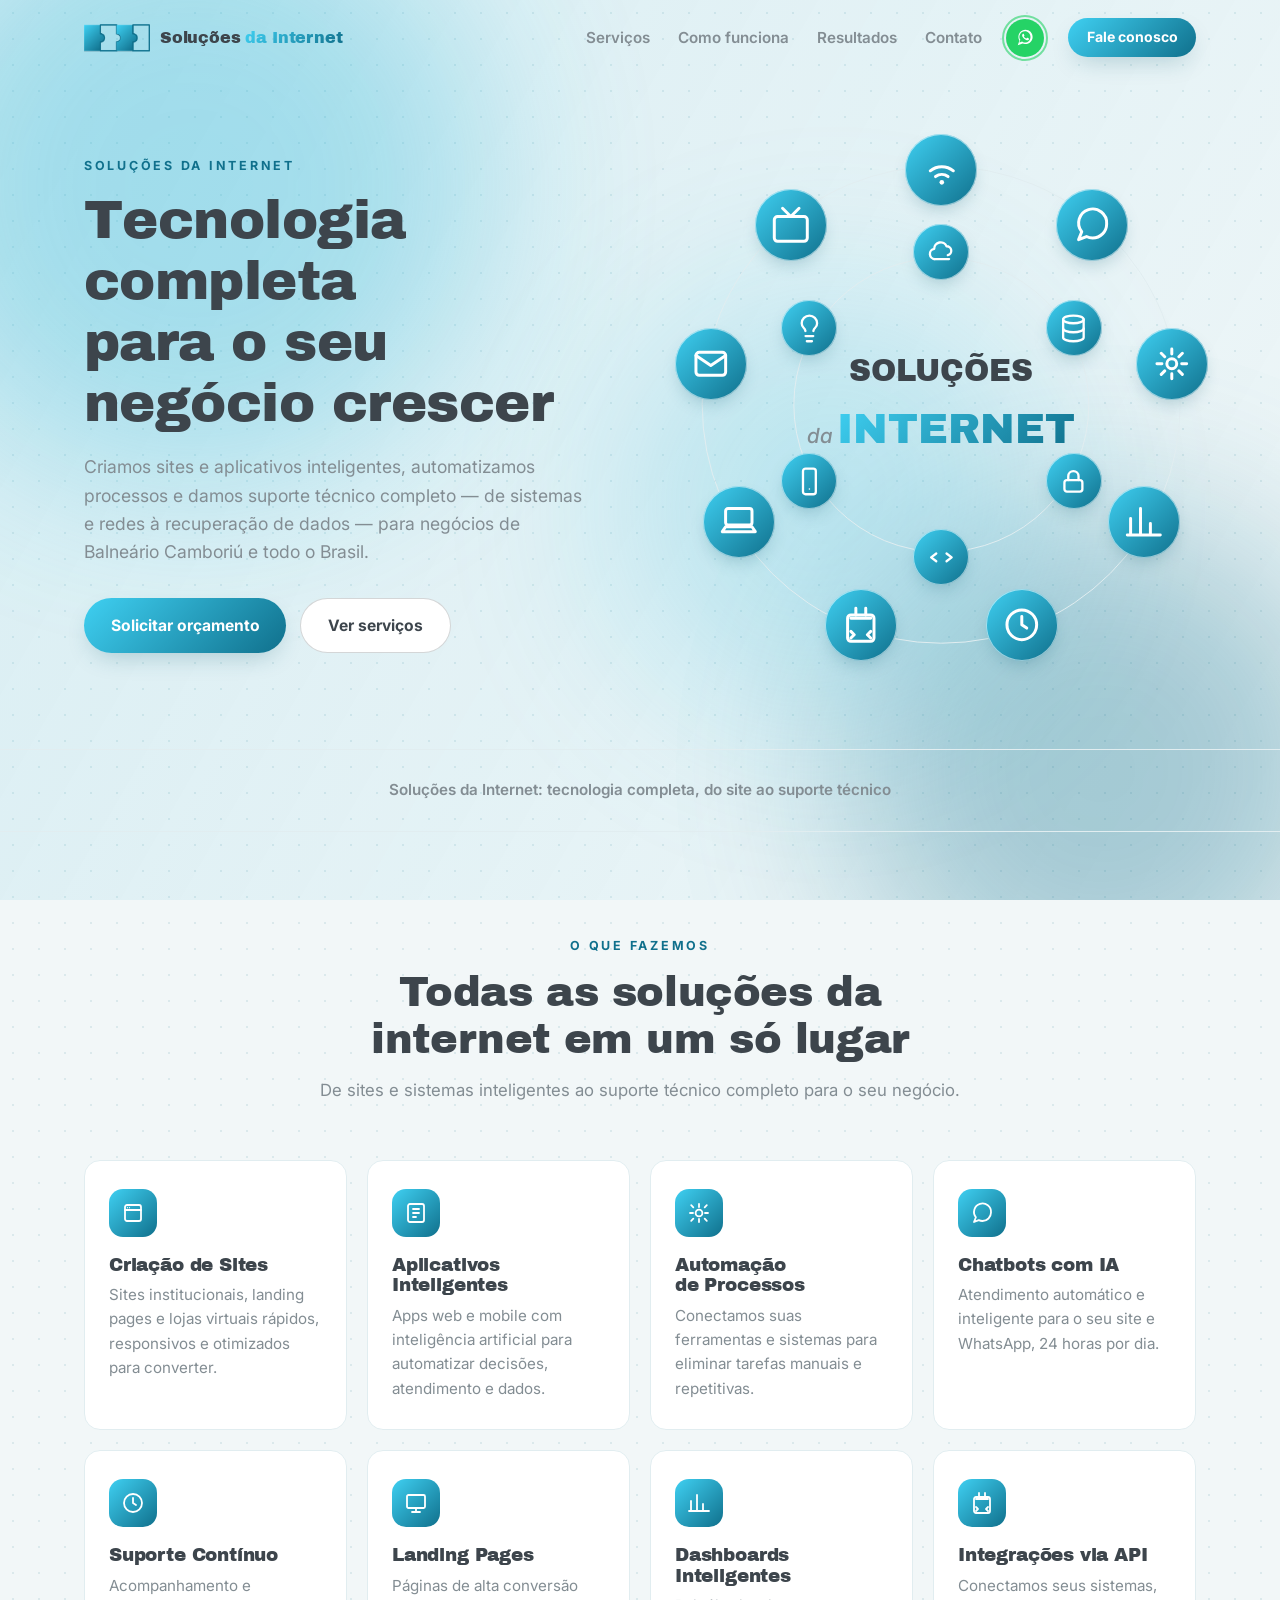
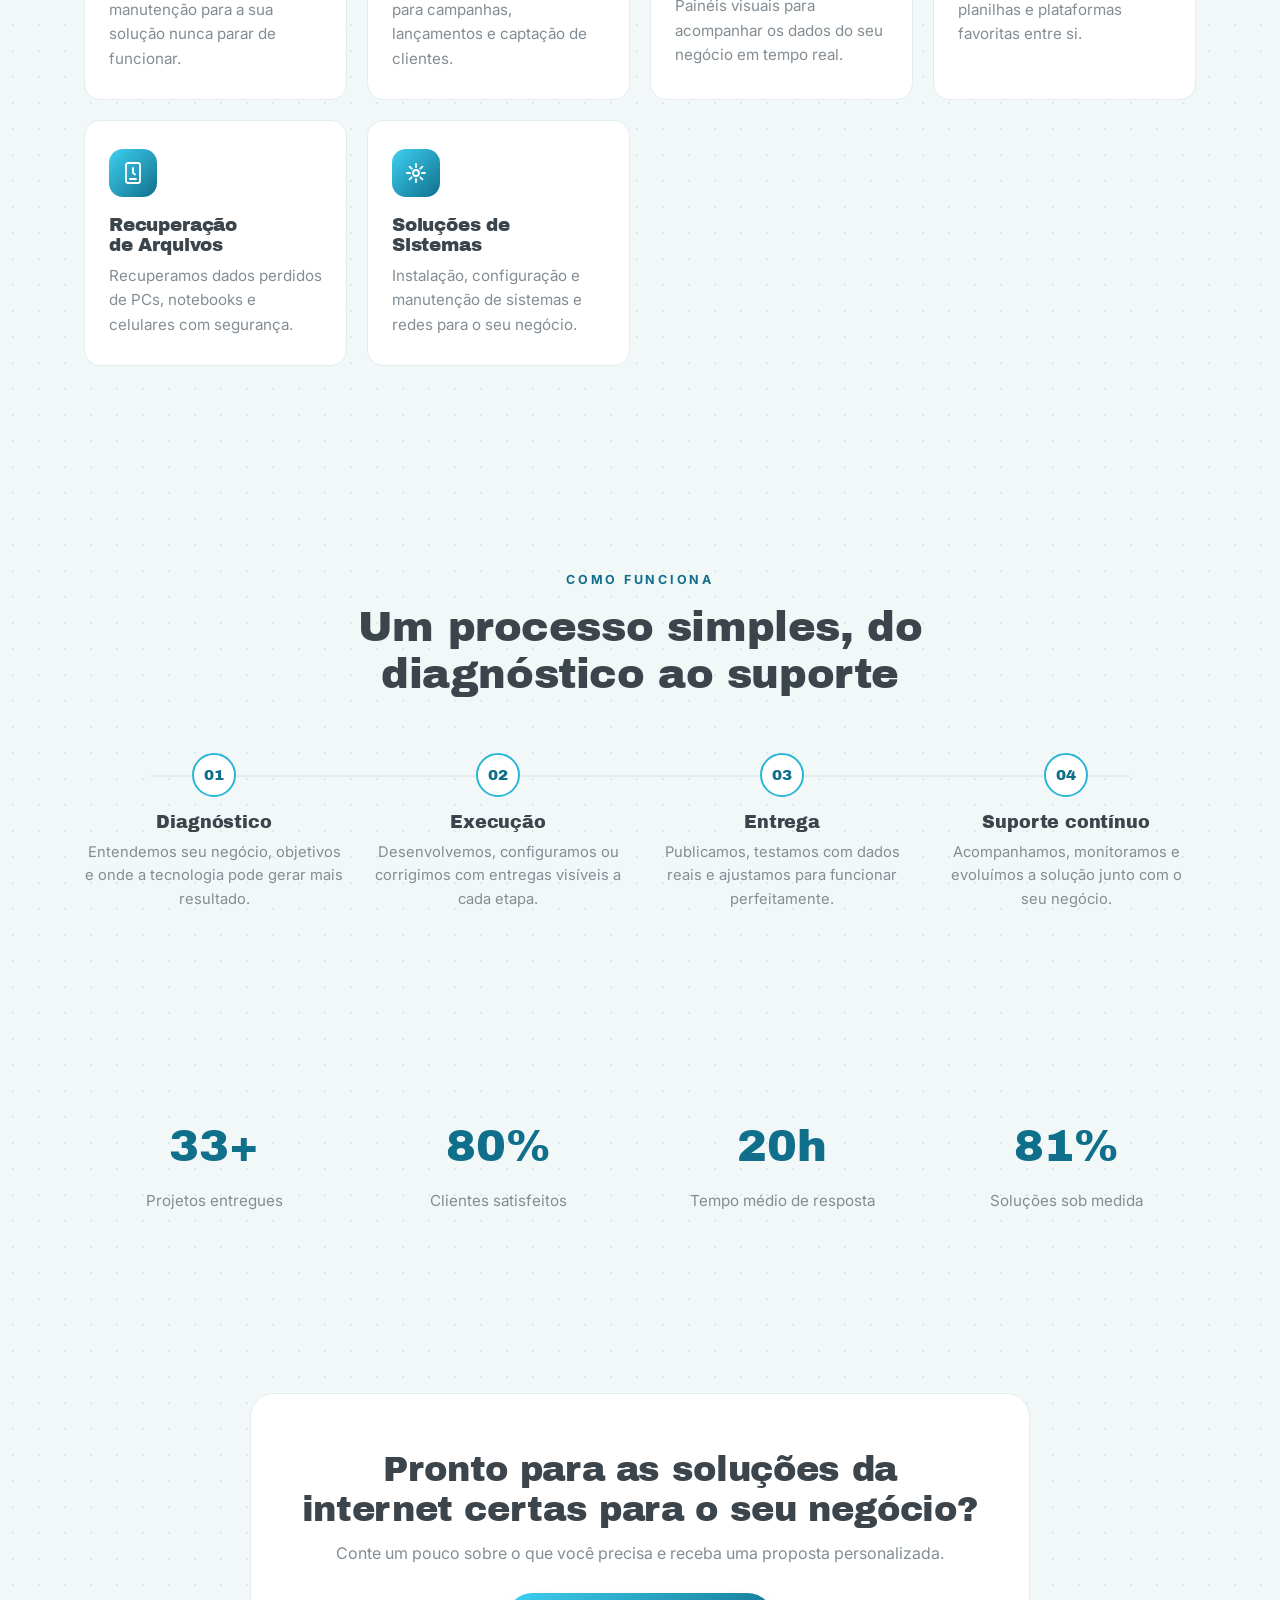
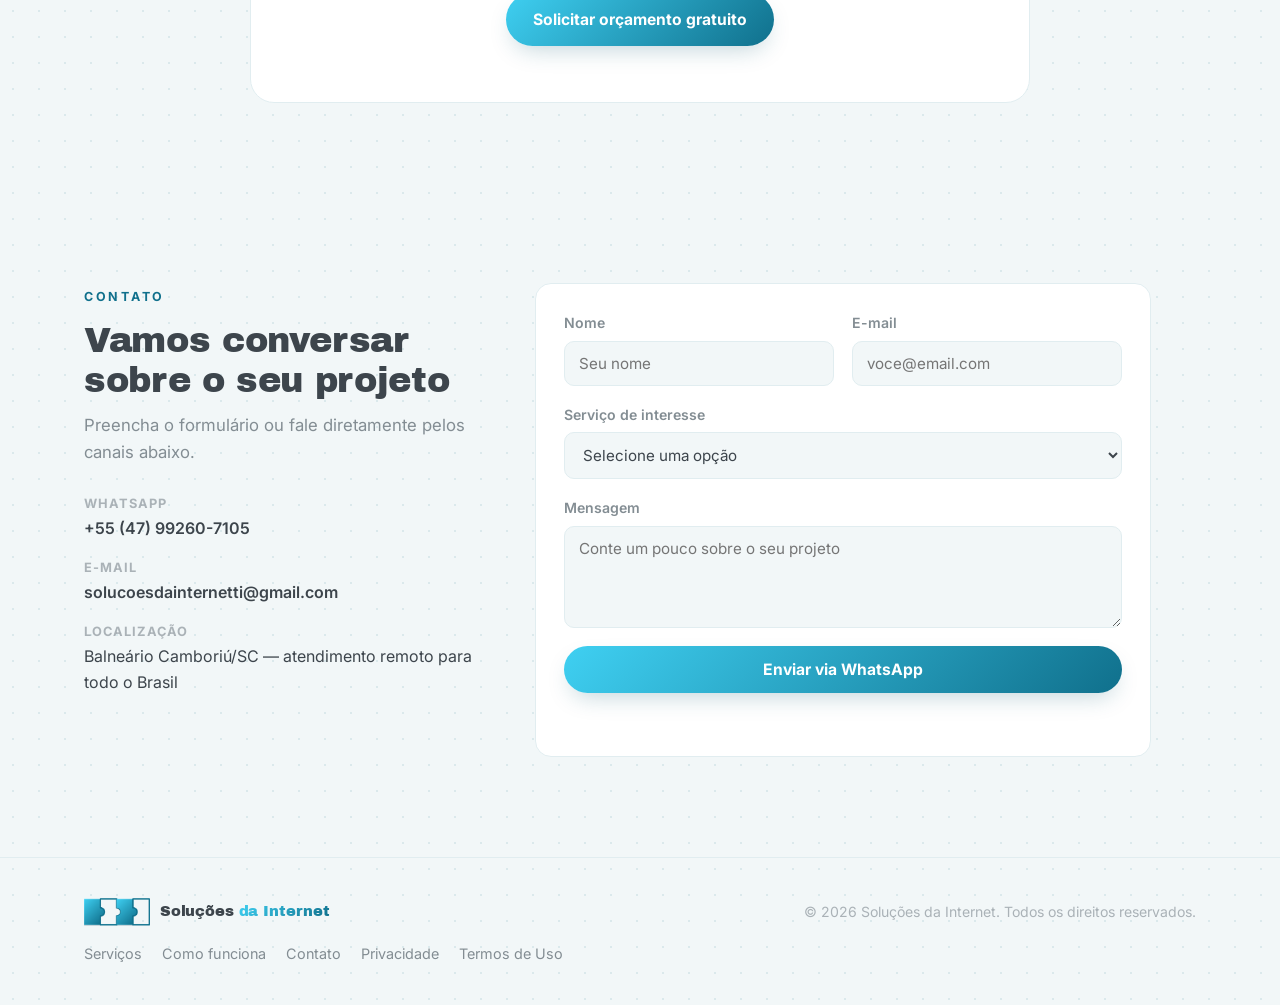
==== index.html @ 04439349 "Adiciona dados estruturados e ajustes de SEO técnico - JSON-LD com LocalBusiness/ProfessionalService" ====
<!DOCTYPE html>
<html lang="pt-BR">
<head>
<meta charset="UTF-8">
<meta name="viewport" content="width=device-width, initial-scale=1.0">
<title>Soluções da Internet — Sites e Suporte Técnico em Balneário Camboriú/SC</title>
<meta name="description" content="A Soluções da Internet cria sites, aplicativos inteligentes e automações, e cuida de sistemas, redes e recuperação de dados para negócios de Balneário Camboriú e todo o Brasil.">
<meta property="og:title" content="Soluções da Internet — Sites e Suporte Técnico em Balneário Camboriú/SC">
<meta property="og:description" content="Sites, aplicativos inteligentes, automações e suporte técnico completo para empresas de Balneário Camboriú e todo o Brasil.">
<meta property="og:image" content="https://solucoesdainternet.com.br/assets/img/logo-icon-512.png">
<meta property="og:url" content="https://solucoesdainternet.com.br/">
<meta property="og:type" content="website">
<link rel="canonical" href="https://solucoesdainternet.com.br/">
<meta name="google-site-verification" content="AaQPvkmTvFNg_Wq2d6mFq0FGeAhd8gLh1pBz977XADI">
<link rel="icon" href="assets/img/logo-icon-512.png" type="image/png">
<link rel="apple-touch-icon" href="assets/img/apple-touch-icon.png">
<link rel="preconnect" href="https://fonts.googleapis.com">
<link rel="preconnect" href="https://fonts.gstatic.com" crossorigin>
<link href="https://fonts.googleapis.com/css2?family=Archivo+Black&family=Inter:wght@400;500;600;700&display=swap" rel="stylesheet">
<link rel="stylesheet" href="assets/css/style.css?v=1789057368">
<meta name="robots" content="index, follow, max-snippet:-1, max-image-preview:large">
<meta name="author" content="Soluções da Internet">
<meta name="theme-color" content="#0f1720">
<meta property="og:locale" content="pt_BR">
<meta property="og:site_name" content="Soluções da Internet">
<meta property="og:image:alt" content="Logo da Soluções da Internet">
<meta name="twitter:card" content="summary_large_image">
<meta name="twitter:title" content="Soluções da Internet — Sites e Suporte Técnico em Balneário Camboriú/SC">
<meta name="twitter:description" content="Sites, aplicativos inteligentes, automações e suporte técnico completo para empresas de Balneário Camboriú e todo o Brasil.">
<meta name="twitter:image" content="https://solucoesdainternet.com.br/assets/img/logo-icon-512.png">
<script type="application/ld+json">
{
  "@context": "https://schema.org",
  "@graph": [
    {
      "@type": ["ProfessionalService", "LocalBusiness"],
      "@id": "https://solucoesdainternet.com.br/#business",
      "name": "Soluções da Internet",
      "url": "https://solucoesdainternet.com.br/",
      "image": "https://solucoesdainternet.com.br/assets/img/logo-icon-512.png",
      "logo": "https://solucoesdainternet.com.br/assets/img/logo-icon-512.png",
      "description": "Criação de sites, aplicativos inteligentes, automação de processos, chatbots com IA e suporte técnico — sistemas, redes e recuperação de dados — para negócios de Balneário Camboriú e todo o Brasil.",
      "telephone": "+55-47-99260-7105",
      "email": "solucoesdainternetti@gmail.com",
      "priceRange": "$$",
      "currenciesAccepted": "BRL",
      "address": {
        "@type": "PostalAddress",
        "addressLocality": "Balneário Camboriú",
        "addressRegion": "SC",
        "addressCountry": "BR"
      },
      "geo": {
        "@type": "GeoCoordinates",
        "latitude": -26.9906,
        "longitude": -48.6348
      },
      "areaServed": [
        { "@type": "City", "name": "Balneário Camboriú" },
        { "@type": "City", "name": "Itajaí" },
        { "@type": "City", "name": "Itapema" },
        { "@type": "City", "name": "Camboriú" },
        { "@type": "State", "name": "Santa Catarina" },
        { "@type": "Country", "name": "Brasil" }
      ],
      "openingHoursSpecification": [
        {
          "@type": "OpeningHoursSpecification",
          "dayOfWeek": ["Monday", "Tuesday", "Wednesday", "Thursday", "Friday"],
          "opens": "08:00",
          "closes": "18:00"
        }
      ],
      "contactPoint": {
        "@type": "ContactPoint",
        "contactType": "customer service",
        "telephone": "+55-47-99260-7105",
        "email": "solucoesdainternetti@gmail.com",
        "availableLanguage": ["Portuguese"]
      },
      "hasOfferCatalog": {
        "@type": "OfferCatalog",
        "name": "Serviços",
        "itemListElement": [
          { "@type": "Offer", "itemOffered": { "@type": "Service", "name": "Criação de Sites", "description": "Sites institucionais e landing pages rápidos, responsivos e otimizados para o Google." } },
          { "@type": "Offer", "itemOffered": { "@type": "Service", "name": "Aplicativos Inteligentes", "description": "Aplicativos web sob medida para o processo do seu negócio." } },
          { "@type": "Offer", "itemOffered": { "@type": "Service", "name": "Automação de Processos", "description": "Automação de tarefas repetitivas e integração entre sistemas." } },
          { "@type": "Offer", "itemOffered": { "@type": "Service", "name": "Chatbots com IA", "description": "Atendimento automatizado com inteligência artificial no WhatsApp e no site." } },
          { "@type": "Offer", "itemOffered": { "@type": "Service", "name": "Suporte Técnico Contínuo", "description": "Manutenção de sistemas, redes e computadores com acompanhamento contínuo." } },
          { "@type": "Offer", "itemOffered": { "@type": "Service", "name": "Recuperação de Arquivos", "description": "Recuperação de dados e arquivos perdidos em HDs, SSDs e cartões de memória." } },
          { "@type": "Offer", "itemOffered": { "@type": "Service", "name": "Dashboards Inteligentes", "description": "Painéis de indicadores para acompanhar os números do negócio em tempo real." } },
          { "@type": "Offer", "itemOffered": { "@type": "Service", "name": "Integrações via API", "description": "Conexão entre sistemas, ERPs e plataformas através de APIs." } }
        ]
      }
    },
    {
      "@type": "WebSite",
      "@id": "https://solucoesdainternet.com.br/#website",
      "url": "https://solucoesdainternet.com.br/",
      "name": "Soluções da Internet",
      "inLanguage": "pt-BR",
      "publisher": { "@id": "https://solucoesdainternet.com.br/#business" }
    },
    {
      "@type": "WebPage",
      "@id": "https://solucoesdainternet.com.br/#webpage",
      "url": "https://solucoesdainternet.com.br/",
      "name": "Soluções da Internet — Sites e Suporte Técnico em Balneário Camboriú/SC",
      "isPartOf": { "@id": "https://solucoesdainternet.com.br/#website" },
      "about": { "@id": "https://solucoesdainternet.com.br/#business" },
      "inLanguage": "pt-BR"
    }
  ]
}
</script>
</head>
<body>

<div class="bg-aurora" aria-hidden="true">
  <span class="aurora a1"></span>
  <span class="aurora a2"></span>
  <span class="aurora a3"></span>
</div>

<header class="site-header" id="siteHeader">
  <div class="container header-inner">
    <a href="#top" class="brand" aria-label="Soluções da Internet">
      <span class="brand-icon-wrap">
        <img src="assets/img/logo-icon.png" alt="" class="brand-icon">
      </span>
      <span class="brand-word">Soluções <em class="accent">da Internet</em></span>
    </a>

    <nav class="main-nav" id="mainNav">
      <a href="#servicos">Serviços</a>
      <a href="#processo">Como funciona</a>
      <a href="#numeros">Resultados</a>
      <a href="#contato">Contato</a>
    </nav>

    <div class="header-actions" aria-label="Ações rápidas">
      <a href="https://wa.me/5547992607105" target="_blank" rel="noopener" class="whatsapp-float" aria-label="Falar no WhatsApp">
        <span class="whatsapp-pulse" aria-hidden="true"></span>
        <svg viewBox="0 0 32 32" fill="currentColor" aria-hidden="true">
          <path d="M16.02 3C9.4 3 4.02 8.37 4.02 15c0 2.23.6 4.35 1.75 6.22L3 29l7.98-2.7A11.9 11.9 0 0 0 16.02 27C22.63 27 28 21.63 28 15S22.63 3 16.02 3Zm0 21.6c-1.86 0-3.66-.5-5.23-1.44l-.37-.22-4.7 1.59 1.6-4.58-.24-.38A9.53 9.53 0 0 1 5.62 15c0-5.2 4.2-9.4 9.4-9.4S24.4 9.8 24.4 15s-4.2 9.6-9.38 9.6Zm5.15-7.2c-.28-.14-1.66-.82-1.92-.91-.26-.1-.44-.14-.63.14-.19.28-.72.91-.88 1.1-.16.19-.32.21-.6.07-.28-.14-1.17-.43-2.24-1.38-.83-.74-1.38-1.65-1.55-1.93-.16-.28-.02-.43.12-.57.13-.13.28-.33.42-.5.14-.16.19-.28.28-.47.09-.19.05-.35-.02-.5-.07-.14-.63-1.52-.87-2.08-.23-.55-.46-.48-.63-.49h-.54c-.19 0-.5.07-.76.35-.26.28-1 .98-1 2.38 0 1.4 1.02 2.76 1.16 2.95.14.19 2.01 3.07 4.87 4.3.68.29 1.21.47 1.63.6.68.22 1.3.19 1.79.11.55-.08 1.66-.68 1.89-1.33.24-.66.24-1.22.16-1.34-.07-.12-.26-.19-.54-.33Z"/>
        </svg>
      </a>
    </div>

    <a href="#contato" class="btn btn-primary btn-small nav-cta">Fale conosco</a>

    <button class="menu-toggle" id="menuToggle" aria-label="Abrir menu" aria-expanded="false">
      <span></span><span></span><span></span>
    </button>
  </div>
</header>

<main id="top">

  <!-- HERO -->
  <section class="hero">
    <div class="container hero-inner">
      <div class="hero-copy">
        <p class="eyebrow reveal">Soluções da Internet</p>
        <h1 id="heroHeadline">Tecnologia completa para o seu negócio crescer</h1>
        <p class="hero-sub reveal" style="--delay: 0.16s">
          Criamos sites e aplicativos inteligentes, automatizamos processos e damos suporte técnico
          completo — de sistemas e redes à recuperação de dados — para negócios de Balneário Camboriú
          e todo o Brasil.
        </p>
        <div class="hero-actions reveal" style="--delay: 0.24s">
          <a href="#contato" class="btn btn-primary">Solicitar orçamento</a>
          <a href="#servicos" class="btn btn-ghost">Ver serviços</a>
        </div>
      </div>

      <div class="hero-visual reveal" style="--delay: 0.2s" aria-hidden="true">
        <div class="hero-orbit-guide outer"></div>
        <div class="hero-orbit-guide inner"></div>
        <div class="hero-center">
          <div class="l1">SOLUÇÕES</div>
          <div class="l2"><span class="da">da</span><span class="accent">INTERNET</span></div>
        </div>
        <div class="hero-ring outer" id="heroRingOuter"></div>
        <div class="hero-ring inner" id="heroRingInner"></div>
      </div>
    </div>
  </section>

  <!-- TRUST STRIP -->
  <section class="trust-strip">
    <div class="container trust-inner reveal">
      <span>Soluções da Internet: tecnologia completa, do site ao suporte técnico</span>
    </div>
  </section>

  <!-- SERVICES -->
  <section id="servicos" class="section services">
    <div class="container">
      <div class="section-head reveal">
        <p class="eyebrow">O que fazemos</p>
        <h2>Todas as soluções da internet em um só lugar</h2>
        <p class="section-sub">De sites e sistemas inteligentes ao suporte técnico completo para o seu negócio.</p>
      </div>

      <div class="service-grid">
        <article class="service-card reveal" style="--delay: 0.02s">
          <div class="service-icon"><svg viewBox="0 0 24 24"><path d="M4 6a2 2 0 0 1 2-2h12a2 2 0 0 1 2 2v12a2 2 0 0 1-2 2H6a2 2 0 0 1-2-2V6Z"/><path d="M4 9h16"/><circle cx="6.5" cy="6.7" r="0.6" fill="#fff" stroke="none"/><circle cx="8.5" cy="6.7" r="0.6" fill="#fff" stroke="none"/></svg></div>
          <h3>Criação de Sites</h3>
          <p>Sites institucionais, landing pages e lojas virtuais rápidos, responsivos e otimizados para converter.</p>
        </article>

        <article class="service-card reveal" style="--delay: 0.06s">
          <div class="service-icon"><svg viewBox="0 0 24 24"><rect x="4" y="3" width="16" height="18" rx="2"/><path d="M9 8h6M9 12h6M9 16h3" stroke-linecap="round"/></svg></div>
          <h3>Aplicativos Inteligentes</h3>
          <p>Apps web e mobile com inteligência artificial para automatizar decisões, atendimento e dados.</p>
        </article>

        <article class="service-card reveal" style="--delay: 0.1s">
          <div class="service-icon"><svg viewBox="0 0 24 24"><path d="M12 3v3M12 18v3M4.2 4.2l2.1 2.1M17.7 17.7l2.1 2.1M3 12h3M18 12h3M4.2 19.8l2.1-2.1M17.7 6.3l2.1-2.1" stroke-linecap="round"/><circle cx="12" cy="12" r="3.4"/></svg></div>
          <h3>Automação de Processos</h3>
          <p>Conectamos suas ferramentas e sistemas para eliminar tarefas manuais e repetitivas.</p>
        </article>

        <article class="service-card reveal" style="--delay: 0.14s">
          <div class="service-icon"><svg viewBox="0 0 24 24"><path d="M21 11.5a8.5 8.5 0 0 1-8.5 8.5c-1.35 0-2.61-.32-3.73-.9L4 21l1.9-4.77A8.5 8.5 0 1 1 21 11.5Z" stroke-linecap="round" stroke-linejoin="round"/></svg></div>
          <h3>Chatbots com IA</h3>
          <p>Atendimento automático e inteligente para o seu site e WhatsApp, 24 horas por dia.</p>
        </article>

        <article class="service-card reveal" style="--delay: 0.18s">
          <div class="service-icon"><svg viewBox="0 0 24 24"><circle cx="12" cy="12" r="9"/><path d="M12 7v5l3 2"/></svg></div>
          <h3>Suporte Contínuo</h3>
          <p>Acompanhamento e manutenção para a sua solução nunca parar de funcionar.</p>
        </article>

        <article class="service-card reveal" style="--delay: 0.22s">
          <div class="service-icon"><svg viewBox="0 0 24 24"><rect x="3" y="4" width="18" height="13" rx="1.5"/><path d="M8 21h8M12 17v4"/></svg></div>
          <h3>Landing Pages</h3>
          <p>Páginas de alta conversão para campanhas, lançamentos e captação de clientes.</p>
        </article>

        <article class="service-card reveal" style="--delay: 0.26s">
          <div class="service-icon"><svg viewBox="0 0 24 24"><path d="M4 20V10M10 20V4M16 20v-7M22 20H2" stroke-linecap="round" stroke-linejoin="round"/></svg></div>
          <h3>Dashboards Inteligentes</h3>
          <p>Painéis visuais para acompanhar os dados do seu negócio em tempo real.</p>
        </article>

        <article class="service-card reveal" style="--delay: 0.3s">
          <div class="service-icon"><svg viewBox="0 0 24 24"><path d="M9 2v4M15 2v4M6 8h12M6 16l2 2-2 2M18 16l-2 2 2 2" stroke-linecap="round" stroke-linejoin="round"/><rect x="4" y="6" width="16" height="16" rx="2"/></svg></div>
          <h3>Integrações via API</h3>
          <p>Conectamos seus sistemas, planilhas e plataformas favoritas entre si.</p>
        </article>

        <article class="service-card reveal" style="--delay: 0.34s">
          <div class="service-icon"><svg viewBox="0 0 24 24"><rect x="5" y="2" width="14" height="20" rx="2"/><path d="M9 18h6"/><path d="M12 7v5l2 1.5"/></svg></div>
          <h3>Recuperação de Arquivos</h3>
          <p>Recuperamos dados perdidos de PCs, notebooks e celulares com segurança.</p>
        </article>

        <article class="service-card reveal" style="--delay: 0.38s">
          <div class="service-icon"><svg viewBox="0 0 24 24"><circle cx="12" cy="12" r="3"/><path d="M12 3v3M12 18v3M3 12h3M18 12h3M5.6 5.6l2.1 2.1M16.3 16.3l2.1 2.1M18.4 5.6l-2.1 2.1M7.7 16.3l-2.1 2.1" stroke-linecap="round"/></svg></div>
          <h3>Soluções de Sistemas</h3>
          <p>Instalação, configuração e manutenção de sistemas e redes para o seu negócio.</p>
        </article>
      </div>
    </div>
  </section>

  <!-- PROCESS -->
  <section id="processo" class="section process">
    <div class="container">
      <div class="section-head reveal">
        <p class="eyebrow">Como funciona</p>
        <h2>Um processo simples, do diagnóstico ao suporte</h2>
      </div>

      <div class="process-track">
        <div class="process-line" aria-hidden="true"></div>

        <div class="process-step reveal" style="--delay: 0.05s">
          <div class="step-num">01</div>
          <h3>Diagnóstico</h3>
          <p>Entendemos seu negócio, objetivos e onde a tecnologia pode gerar mais resultado.</p>
        </div>

        <div class="process-step reveal" style="--delay: 0.15s">
          <div class="step-num">02</div>
          <h3>Execução</h3>
          <p>Desenvolvemos, configuramos ou corrigimos com entregas visíveis a cada etapa.</p>
        </div>

        <div class="process-step reveal" style="--delay: 0.25s">
          <div class="step-num">03</div>
          <h3>Entrega</h3>
          <p>Publicamos, testamos com dados reais e ajustamos para funcionar perfeitamente.</p>
        </div>

        <div class="process-step reveal" style="--delay: 0.35s">
          <div class="step-num">04</div>
          <h3>Suporte contínuo</h3>
          <p>Acompanhamos, monitoramos e evoluímos a solução junto com o seu negócio.</p>
        </div>
      </div>
    </div>
  </section>

  <!-- STATS -->
  <section id="numeros" class="section stats">
    <div class="container stats-grid">
      <div class="stat reveal">
        <span class="stat-num" data-target="40">0</span><span class="stat-suffix">+</span>
        <p>Projetos entregues</p>
      </div>
      <div class="stat reveal" style="--delay: 0.1s">
        <span class="stat-num" data-target="98">0</span><span class="stat-suffix">%</span>
        <p>Clientes satisfeitos</p>
      </div>
      <div class="stat reveal" style="--delay: 0.2s">
        <span class="stat-num" data-target="24">0</span><span class="stat-suffix">h</span>
        <p>Tempo médio de resposta</p>
      </div>
      <div class="stat reveal" style="--delay: 0.3s">
        <span class="stat-num" data-target="100">0</span><span class="stat-suffix">%</span>
        <p>Soluções sob medida</p>
      </div>
    </div>
  </section>

  <!-- CTA -->
  <section class="section cta-band">
    <div class="container cta-inner reveal">
      <h2>Pronto para as soluções da internet certas para o seu negócio?</h2>
      <p>Conte um pouco sobre o que você precisa e receba uma proposta personalizada.</p>
      <a href="#contato" class="btn btn-primary">Solicitar orçamento gratuito</a>
    </div>
  </section>

  <!-- CONTACT -->
  <section id="contato" class="section contact">
    <div class="container contact-grid">
      <div class="contact-info reveal">
        <p class="eyebrow">Contato</p>
        <h2>Vamos conversar sobre o seu projeto</h2>
        <p class="section-sub">Preencha o formulário ou fale diretamente pelos canais abaixo.</p>

        <ul class="contact-list">
          <li>
            <span class="contact-label">WhatsApp</span>
            <a href="https://wa.me/5547992607105" target="_blank" rel="noopener">+55 (47) 99260-7105</a>
          </li>
          <li>
            <span class="contact-label">E-mail</span>
            <a href="mailto:solucoesdainternetti@gmail.com">solucoesdainternetti@gmail.com</a>
          </li>
          <li>
            <span class="contact-label">Localização</span>
            <span>Balneário Camboriú/SC — atendimento remoto para todo o Brasil</span>
          </li>
        </ul>
      </div>

      <form class="contact-form reveal" style="--delay: 0.1s" id="contactForm">
        <div class="form-row">
          <label>
            <span>Nome</span>
            <input type="text" name="nome" required placeholder="Seu nome">
          </label>
          <label>
            <span>E-mail</span>
            <input type="email" name="email" required placeholder="voce@email.com">
          </label>
        </div>
        <label>
          <span>Serviço de interesse</span>
          <select name="servico" required>
            <option value="">Selecione uma opção</option>
            <option value="Criação de Sites">Criação de Sites</option>
            <option value="Aplicativos Inteligentes">Aplicativos Inteligentes</option>
            <option value="Automação de Processos">Automação de Processos</option>
            <option value="Suporte técnico / Recuperação de dados">Suporte técnico / Recuperação de dados</option>
            <option value="Ainda não sei / quero orientação">Ainda não sei / quero orientação</option>
          </select>
        </label>
        <label>
          <span>Mensagem</span>
          <textarea name="mensagem" rows="4" required placeholder="Conte um pouco sobre o seu projeto"></textarea>
        </label>
        <button type="submit" class="btn btn-primary btn-full" id="submitBtn">
          <span class="btn-text">Enviar via WhatsApp</span>
        </button>
        <p class="form-note" id="formNote" aria-live="polite"></p>
      </form>
    </div>
  </section>

</main>

<footer class="site-footer">
  <div class="container footer-inner">
    <a href="#top" class="brand">
      <img src="assets/img/logo-icon.png" alt="" class="brand-icon">
      <span class="brand-word">Soluções <em class="accent">da Internet</em></span>
    </a>
    <p>© <span id="year"></span> Soluções da Internet. Todos os direitos reservados.</p>
    <div class="footer-links">
      <a href="#servicos">Serviços</a>
      <a href="#processo">Como funciona</a>
      <a href="#contato">Contato</a>
      <a href="privacidade.html">Privacidade</a>
      <a href="termos.html">Termos de Uso</a>
    </div>
  </div>
</footer>

<script src="assets/js/script.js?v=1789057368"></script>
</body>
</html>
---- assets/css/style.css ----
/* ---------- Reset & base ---------- */
* { box-sizing: border-box; margin: 0; padding: 0; }

:root {
  --bg: #f2f7f8;
  --bg-dot: #dbe9ec;
  --surface: #ffffff;
  --surface-border: #e1edf0;
  --ink: #3d454c;
  --ink-soft: #838d93;
  --ink-faint: #aab2b7;

  --teal: #29b6d8;
  --teal-deep: #10708c;
  --teal-grad: linear-gradient(135deg, #3fd0f2, #10708c);
  --glow: rgba(41, 182, 216, 0.16);
  --badge-shadow: rgba(16, 90, 112, 0.28);
  --badge-edge: rgba(255, 255, 255, 0.55);

  --radius-sm: 10px;
  --radius: 16px;
  --radius-lg: 24px;

  --font-display: 'Archivo Black', 'Arial Black', sans-serif;
  --font-body: 'Inter', sans-serif;

  --container: 1160px;
  --ease: cubic-bezier(0.16, 1, 0.3, 1);
}

@media (prefers-color-scheme: dark) {
  :root:not([data-theme="light"]) {
    --bg: #0d1518;
    --bg-dot: #172226;
    --surface: #121b1e;
    --surface-border: #1e2b30;
    --ink: #e9eff1;
    --ink-soft: #8a9aa0;
    --ink-faint: #5b666b;
    --teal: #3fd0f2;
    --teal-deep: #157e9b;
    --glow: rgba(63, 208, 242, 0.14);
    --badge-shadow: rgba(0, 0, 0, 0.55);
    --badge-edge: rgba(255, 255, 255, 0.18);
  }
}
:root[data-theme="dark"] {
  --bg: #0d1518;
  --bg-dot: #172226;
  --surface: #121b1e;
  --surface-border: #1e2b30;
  --ink: #e9eff1;
  --ink-soft: #8a9aa0;
  --ink-faint: #5b666b;
  --teal: #3fd0f2;
  --teal-deep: #157e9b;
  --glow: rgba(63, 208, 242, 0.14);
  --badge-shadow: rgba(0, 0, 0, 0.55);
  --badge-edge: rgba(255, 255, 255, 0.18);
}

html { scroll-behavior: smooth; }

body {
  background:
    radial-gradient(var(--bg-dot) 1.2px, transparent 1.2px) 0 0/26px 26px,
    var(--bg);
  color: var(--ink);
  font-family: var(--font-body);
  line-height: 1.6;
  -webkit-font-smoothing: antialiased;
  overflow-x: hidden;
}

.bg-aurora {
  position: fixed;
  inset: 0;
  z-index: -1;
  overflow: hidden;
  animation: aurora-hue 90s ease-in-out infinite;
}
.bg-aurora::before {
  content: "";
  position: absolute;
  inset: -25%;
  background: linear-gradient(120deg,
    var(--teal) 0%,
    transparent 30%,
    var(--teal-deep) 55%,
    transparent 80%,
    var(--teal) 100%);
  background-size: 300% 300%;
  opacity: 0.16;
  animation: gradient-flow 55s ease-in-out infinite;
}
@keyframes gradient-flow {
  0% { background-position: 0% 40%; }
  50% { background-position: 100% 60%; }
  100% { background-position: 0% 40%; }
}
.aurora {
  position: absolute;
  border-radius: 50%;
  filter: blur(90px);
  opacity: 0.32;
}
.aurora.a1 {
  width: 46vw; height: 46vw; max-width: 620px; max-height: 620px;
  background: var(--teal);
  top: -12%; left: -8%;
  animation: aurora-drift-1 60s ease-in-out infinite;
}
.aurora.a2 {
  width: 40vw; height: 40vw; max-width: 540px; max-height: 540px;
  background: var(--teal-deep);
  bottom: -14%; right: -6%;
  animation: aurora-drift-2 75s ease-in-out infinite;
}
.aurora.a3 {
  width: 34vw; height: 34vw; max-width: 460px; max-height: 460px;
  background: var(--teal);
  top: 32%; right: 18%;
  opacity: 0.22;
  animation: aurora-drift-3 85s ease-in-out infinite;
}
@keyframes aurora-hue {
  0%, 100% { filter: hue-rotate(0deg); }
  50% { filter: hue-rotate(28deg); }
}
@keyframes aurora-drift-1 {
  0%, 100% { transform: translate(0, 0) scale(1); }
  50% { transform: translate(6vw, 8vh) scale(1.12); }
}
@keyframes aurora-drift-2 {
  0%, 100% { transform: translate(0, 0) scale(1); }
  50% { transform: translate(-7vw, -6vh) scale(1.08); }
}
@keyframes aurora-drift-3 {
  0%, 100% { transform: translate(0, 0) scale(1); }
  50% { transform: translate(-5vw, 7vh) scale(0.92); }
}
@media (prefers-reduced-motion: reduce) {
  .bg-aurora, .aurora, .bg-aurora::before { animation: none !important; }
}

img, svg { max-width: 100%; display: block; }
a { color: inherit; text-decoration: none; }
ul { list-style: none; }

h1, h2, h3 {
  font-family: var(--font-display);
  font-weight: 400;
  letter-spacing: -0.01em;
  line-height: 1.12;
  text-wrap: balance;
}

.accent {
  background: var(--teal-grad);
  -webkit-background-clip: text;
  background-clip: text;
  color: transparent;
}

.container {
  width: 100%;
  max-width: var(--container);
  margin: 0 auto;
  padding: 0 24px;
}

.section { padding: 100px 0; position: relative; }

.eyebrow {
  display: inline-block;
  font-family: var(--font-body);
  font-size: 0.78rem;
  font-weight: 700;
  letter-spacing: 0.22em;
  text-transform: uppercase;
  color: var(--teal-deep);
  margin-bottom: 14px;
}
@media (prefers-color-scheme: dark) { :root:not([data-theme="light"]) .eyebrow { color: var(--teal); } }
:root[data-theme="dark"] .eyebrow { color: var(--teal); }

.section-head { max-width: 640px; margin: 0 auto 56px; text-align: center; }
.section-head h2 { font-size: clamp(1.8rem, 3.6vw, 2.6rem); margin-bottom: 14px; }
.section-sub { color: var(--ink-soft); font-size: 1.05rem; }

/* ---------- Buttons ---------- */
.btn {
  display: inline-flex;
  align-items: center;
  justify-content: center;
  gap: 8px;
  padding: 0.9em 1.7em;
  border-radius: 999px;
  font-weight: 700;
  font-size: 0.98rem;
  font-family: var(--font-body);
  border: none;
  cursor: pointer;
  transition: transform 0.25s var(--ease), box-shadow 0.25s var(--ease);
}
.btn-primary {
  background: var(--teal-grad);
  color: #fff;
  box-shadow: 0 10px 24px -8px var(--badge-shadow);
}
.btn-primary:hover { transform: translateY(-2px); box-shadow: 0 14px 30px -8px var(--badge-shadow); }
.btn-ghost {
  background: var(--surface);
  color: var(--ink);
  border: 1.5px solid color-mix(in srgb, var(--ink) 22%, transparent);
}
.btn-ghost:hover { border-color: var(--teal); color: var(--teal-deep); }
.btn-small { padding: 0.6em 1.3em; font-size: 0.88rem; }
.btn-full { width: 100%; }

/* ---------- Header ---------- */
.site-header {
  position: fixed;
  top: 0; left: 0; right: 0;
  z-index: 100;
  padding: 18px 0;
  transition: background 0.3s var(--ease), padding 0.3s var(--ease), box-shadow 0.3s var(--ease);
}
.site-header.scrolled {
  padding: 12px 0;
  background: color-mix(in srgb, var(--bg) 88%, transparent);
  backdrop-filter: blur(10px);
  box-shadow: 0 1px 0 var(--surface-border);
}
.header-inner {
  display: flex;
  align-items: center;
  gap: 24px;
}

.brand {
  display: inline-flex;
  align-items: center;
  gap: 10px;
  margin-right: auto;
}
.brand-icon { height: 28px; width: auto; flex: none; }
.brand-icon-wrap { position: relative; display: inline-block; line-height: 0; flex: none; }
.brand-icon-wrap::after {
  content: "";
  position: absolute;
  inset: 0;
  background: linear-gradient(100deg, transparent 47%, rgba(255,255,255,0.9) 50%, transparent 53%);
  background-size: 300% 100%;
  background-repeat: no-repeat;
  -webkit-mask-image: url("../img/logo-icon.png");
  mask-image: url("../img/logo-icon.png");
  -webkit-mask-size: contain;
  mask-size: contain;
  -webkit-mask-repeat: no-repeat;
  mask-repeat: no-repeat;
  -webkit-mask-position: center;
  mask-position: center;
  animation: brandShine 8s linear infinite;
  pointer-events: none;
}
@keyframes brandShine {
  0% { background-position: 120% 0; }
  100% { background-position: -20% 0; }
}
.brand-word {
  font-family: var(--font-display);
  font-size: 1rem;
  letter-spacing: -0.01em;
  color: var(--ink);
  white-space: nowrap;
}
.brand-word em { font-style: normal; }

.main-nav { display: flex; align-items: center; gap: 28px; }
.main-nav a {
  font-size: 0.95rem;
  font-weight: 600;
  color: var(--ink-soft);
  transition: color 0.2s;
}
.main-nav a:hover { color: var(--teal-deep); }

.header-actions { display: flex; align-items: center; gap: 12px; }

.whatsapp-float {
  display: inline-flex;
  align-items: center;
  justify-content: center;
  width: 38px; height: 38px;
  border-radius: 50%;
  background: #25D366;
  color: #fff;
  position: relative;
}
.whatsapp-float svg { width: 19px; height: 19px; }
.whatsapp-pulse {
  position: absolute;
  inset: -4px;
  border-radius: 50%;
  border: 2px solid #25D366;
  opacity: 0.6;
  animation: wa-pulse 2.2s ease-out infinite;
}
@keyframes wa-pulse {
  from { transform: scale(0.9); opacity: 0.6; }
  to { transform: scale(1.35); opacity: 0; }
}

.menu-toggle {
  display: none;
  flex-direction: column;
  justify-content: center;
  gap: 5px;
  width: 38px; height: 38px;
  border: none;
  background: transparent;
  cursor: pointer;
}
.menu-toggle span {
  display: block;
  height: 2px;
  background: var(--ink);
  border-radius: 2px;
  transition: transform 0.25s var(--ease), opacity 0.25s var(--ease);
}
.menu-toggle.open span:nth-child(1) { transform: translateY(7px) rotate(45deg); }
.menu-toggle.open span:nth-child(2) { opacity: 0; }
.menu-toggle.open span:nth-child(3) { transform: translateY(-7px) rotate(-45deg); }

@media (max-width: 860px) {
  .header-inner { gap: 10px; }
  .brand-word { font-size: 0.85rem; }
  .header-actions { gap: 8px; }
  .main-nav {
    position: fixed;
    top: 68px; left: 16px; right: 16px;
    flex-direction: column;
    align-items: flex-start;
    gap: 4px;
    background: var(--surface);
    border: 1px solid var(--surface-border);
    border-radius: var(--radius);
    padding: 12px;
    box-shadow: 0 20px 40px -16px var(--badge-shadow);
    transform: translateY(-12px);
    opacity: 0;
    pointer-events: none;
    transition: transform 0.25s var(--ease), opacity 0.25s var(--ease);
  }
  .main-nav.open { transform: translateY(0); opacity: 1; pointer-events: auto; }
  .main-nav a { padding: 10px 12px; width: 100%; border-radius: 8px; }
  .main-nav a:hover { background: var(--bg); }
  .nav-cta { display: none; }
  .menu-toggle { display: flex; flex: none; }
}

@media (max-width: 480px) {
  .brand-word { font-size: 0.78rem; }
}

/* ---------- Hero ---------- */
.hero {
  position: relative;
  padding: 150px 0 90px;
  overflow: hidden;
}
.hero-inner {
  display: grid;
  grid-template-columns: 1.05fr 0.95fr;
  align-items: center;
  gap: 40px;
}
.hero-copy .eyebrow { display: block; }
.hero h1 {
  font-size: clamp(2.1rem, 4.6vw, 3.4rem);
  margin-bottom: 20px;
}
.hero h1 .word { display: inline-block; white-space: nowrap; }
.hero h1 .letter {
  display: inline-block;
  opacity: 0;
  transform: translateY(12px);
  animation: letter-gradient-in 0.7s ease forwards;
}
@keyframes letter-gradient-in {
  0% { opacity: 0; transform: translateY(12px); color: var(--teal); }
  45% { color: var(--teal); }
  75% { color: var(--teal-deep); }
  100% { opacity: 1; transform: translateY(0); color: var(--ink); }
}
.hero-sub {
  color: var(--ink-soft);
  font-size: 1.1rem;
  max-width: 46ch;
  margin: 0 0 32px;
}
.hero-actions { display: flex; gap: 14px; flex-wrap: wrap; }

.hero-visual {
  position: relative;
  aspect-ratio: 1 / 1;
  width: 100%;
  max-width: 520px;
  margin: 0 auto;
  display: flex;
  align-items: center;
  justify-content: center;
}
.hero-orbit-guide {
  position: absolute;
  border-radius: 50%;
  border: 1.5px solid var(--surface-border);
  top: 50%; left: 50%;
  transform: translate(-50%, -50%);
}
.hero-orbit-guide.outer { width: 94%; height: 94%; }
.hero-orbit-guide.inner { width: 58%; height: 58%; }
.hero-ring { position: absolute; top: 0; left: 0; width: 100%; height: 100%; }
.hero-ring.outer { animation: hero-spin 30s linear infinite; }
.hero-ring.inner { animation: hero-spin-rev 20s linear infinite; }
.hero-node { position: absolute; top: 0; left: 0; width: 0; height: 0; transform: translate(-50%, -50%); }
.hero-ring.outer .hero-node { animation: hero-node-rev 30s linear infinite; }
.hero-ring.inner .hero-node { animation: hero-node-fwd 20s linear infinite; }
@keyframes hero-spin { to { transform: rotate(360deg); } }
@keyframes hero-spin-rev { to { transform: rotate(-360deg); } }
@keyframes hero-node-rev { from { transform: translate(-50%,-50%) rotate(0deg); } to { transform: translate(-50%,-50%) rotate(-360deg); } }
@keyframes hero-node-fwd { from { transform: translate(-50%,-50%) rotate(0deg); } to { transform: translate(-50%,-50%) rotate(360deg); } }

.hero-badge {
  position: absolute;
  top: 0; left: 0;
  transform: translate(-50%, -50%);
  display: flex;
  align-items: center;
  justify-content: center;
  border-radius: 50%;
  background: var(--teal-grad);
  box-shadow: 0 8px 18px -6px var(--badge-shadow), 0 0 0 1px var(--badge-edge) inset;
}
.hero-ring.outer .hero-badge { width: 72px; aspect-ratio: 1; }
.hero-ring.inner .hero-badge { width: 56px; aspect-ratio: 1; }
.hero-badge svg { width: 55%; height: 55%; fill: none; stroke: #fff; stroke-width: 1.8; stroke-linecap: round; stroke-linejoin: round; }
.hero-center {
  position: relative;
  z-index: 2;
  text-align: center;
}
.hero-center .l1 { font-family: var(--font-display); font-size: clamp(1.3rem, 3.2vw, 1.9rem); color: var(--ink); }
.hero-center .l2 { font-family: var(--font-display); font-size: clamp(1.8rem, 4.4vw, 2.6rem); }
.hero-center .l2 .da { font-family: var(--font-body); font-weight: 500; font-style: italic; font-size: 0.5em; color: var(--ink-soft); margin-right: 0.2em; }

@media (max-width: 900px) {
  .hero-inner { grid-template-columns: 1fr; text-align: center; }
  .hero-copy { order: 2; }
  .hero-sub { margin-left: auto; margin-right: auto; }
  .hero-actions { justify-content: center; }
  .hero-visual { order: 1; max-width: 380px; }
}
@media (prefers-reduced-motion: reduce) {
  .hero-ring, .hero-node { animation: none !important; }
}

/* ---------- Trust strip ---------- */
.trust-strip { padding: 28px 0; border-top: 1px solid var(--surface-border); border-bottom: 1px solid var(--surface-border); }
.trust-inner { text-align: center; color: var(--ink-soft); font-size: 0.95rem; font-weight: 600; }

/* ---------- Services ---------- */
.service-grid {
  display: grid;
  grid-template-columns: repeat(auto-fit, minmax(260px, 1fr));
  gap: 20px;
}
.service-card {
  background: var(--surface);
  border: 1px solid var(--surface-border);
  border-radius: var(--radius);
  padding: 28px 24px;
  transition: transform 0.25s var(--ease), box-shadow 0.25s var(--ease), border-color 0.25s;
}
.service-card:hover {
  transform: translateY(-4px);
  border-color: var(--teal);
  box-shadow: 0 16px 32px -18px var(--badge-shadow);
}
.service-icon {
  width: 48px; height: 48px;
  border-radius: 14px;
  display: flex;
  align-items: center;
  justify-content: center;
  background: var(--teal-grad);
  margin-bottom: 18px;
}
.service-icon svg { width: 24px; height: 24px; fill: none; stroke: #fff; stroke-width: 1.8; stroke-linecap: round; stroke-linejoin: round; }
.service-card h3 { font-size: 1.15rem; margin-bottom: 8px; }
.service-card p { color: var(--ink-soft); font-size: 0.95rem; }

/* ---------- Process ---------- */
.process-track {
  position: relative;
  display: grid;
  grid-template-columns: repeat(4, 1fr);
  gap: 24px;
}
.process-line {
  position: absolute;
  top: 22px; left: 6%; right: 6%;
  height: 2px;
  background: var(--surface-border);
}
.process-step { position: relative; text-align: center; }
.step-num {
  width: 44px; height: 44px;
  margin: 0 auto 16px;
  border-radius: 50%;
  background: var(--surface);
  border: 2px solid var(--teal);
  color: var(--teal-deep);
  font-family: var(--font-display);
  font-size: 0.95rem;
  display: flex;
  align-items: center;
  justify-content: center;
  position: relative;
  z-index: 1;
}
.process-step h3 { font-size: 1.1rem; margin-bottom: 8px; }
.process-step p { color: var(--ink-soft); font-size: 0.92rem; }

@media (max-width: 780px) {
  .process-track { grid-template-columns: 1fr; gap: 32px; }
  .process-line { display: none; }
}

/* ---------- Stats ---------- */
.stats-grid {
  display: grid;
  grid-template-columns: repeat(4, 1fr);
  gap: 24px;
  text-align: center;
}
.stat-num, .stat-suffix {
  font-family: var(--font-display);
  font-size: clamp(2rem, 4vw, 2.8rem);
  color: var(--teal-deep);
}
@media (prefers-color-scheme: dark) { :root:not([data-theme="light"]) .stat-num, :root:not([data-theme="light"]) .stat-suffix { color: var(--teal); } }
.stat p { color: var(--ink-soft); margin-top: 6px; font-size: 0.95rem; }
@media (max-width: 700px) { .stats-grid { grid-template-columns: repeat(2, 1fr); gap: 32px 16px; } }

/* ---------- CTA band ---------- */
.cta-band { padding: 80px 0; }
.cta-inner {
  text-align: center;
  background: var(--surface);
  border: 1px solid var(--surface-border);
  border-radius: var(--radius-lg);
  padding: 56px 32px;
  max-width: 780px;
  margin: 0 auto;
}
.cta-inner h2 { font-size: clamp(1.6rem, 3.2vw, 2.2rem); margin-bottom: 12px; }
.cta-inner p { color: var(--ink-soft); margin-bottom: 26px; }

/* ---------- Contact ---------- */
.contact-grid {
  display: grid;
  grid-template-columns: 0.9fr 1.1fr;
  gap: 48px;
}
.contact-info h2 { font-size: clamp(1.6rem, 3vw, 2.2rem); margin-bottom: 12px; }
.contact-list { margin-top: 28px; display: flex; flex-direction: column; gap: 16px; }
.contact-list li { display: flex; flex-direction: column; gap: 2px; }
.contact-label { font-size: 0.8rem; font-weight: 700; letter-spacing: 0.08em; text-transform: uppercase; color: var(--ink-faint); }
.contact-list a { font-weight: 600; color: var(--ink); }
.contact-list a:hover { color: var(--teal-deep); }

.contact-form {
  background: var(--surface);
  border: 1px solid var(--surface-border);
  border-radius: var(--radius);
  padding: 28px;
  display: flex;
  flex-direction: column;
  gap: 18px;
}
.form-row { display: grid; grid-template-columns: 1fr 1fr; gap: 18px; }
.contact-form label { display: flex; flex-direction: column; gap: 6px; font-size: 0.88rem; font-weight: 600; color: var(--ink-soft); }
.contact-form input, .contact-form select, .contact-form textarea {
  font-family: var(--font-body);
  font-size: 0.95rem;
  color: var(--ink);
  background: var(--bg);
  border: 1.5px solid var(--surface-border);
  border-radius: var(--radius-sm);
  padding: 12px 14px;
  resize: vertical;
}
.contact-form input:focus, .contact-form select:focus, .contact-form textarea:focus {
  outline: none;
  border-color: var(--teal);
}
.form-note { font-size: 0.9rem; min-height: 1.2em; color: var(--teal-deep); }
@media (max-width: 780px) {
  .contact-grid { grid-template-columns: 1fr; }
  .form-row { grid-template-columns: 1fr; }
}

/* ---------- Footer ---------- */
.site-footer { border-top: 1px solid var(--surface-border); padding: 40px 0; }
.footer-inner {
  display: flex;
  align-items: center;
  justify-content: space-between;
  flex-wrap: wrap;
  gap: 16px;
}
.footer-inner .brand-word { font-size: 0.92rem; }
.footer-inner p { color: var(--ink-faint); font-size: 0.88rem; }
.footer-links { display: flex; gap: 20px; flex-wrap: wrap; }
.footer-links a { color: var(--ink-soft); font-size: 0.9rem; }
.footer-links a:hover { color: var(--teal-deep); }

/* ---------- Legal pages ---------- */
.legal-page { padding: 150px 0 100px; }
.legal-container { max-width: 760px; margin: 0 auto; }
.legal-container h1 { font-size: clamp(1.8rem, 3.6vw, 2.4rem); margin-bottom: 8px; }
.legal-updated { color: var(--ink-faint); font-size: 0.9rem; margin-bottom: 32px; }
.legal-container h2 { font-size: 1.25rem; margin: 36px 0 12px; font-family: var(--font-body); font-weight: 700; }
.legal-container p { margin-bottom: 14px; color: var(--ink-soft); }
.legal-container strong { color: var(--ink); }
.legal-container ul { margin: 0 0 14px 20px; }
.legal-container li { list-style: disc; color: var(--ink-soft); margin-bottom: 6px; }
.legal-container a { color: var(--teal-deep); font-weight: 600; }
.legal-container a:hover { text-decoration: underline; }

/* ---------- Scroll reveal ---------- */
.reveal { opacity: 0; transform: translateY(18px); transition: opacity 0.7s var(--ease), transform 0.7s var(--ease); transition-delay: var(--delay, 0s); }
.reveal.in-view { opacity: 1; transform: translateY(0); }
@media (prefers-reduced-motion: reduce) { .reveal { transition: none; opacity: 1; transform: none; } }
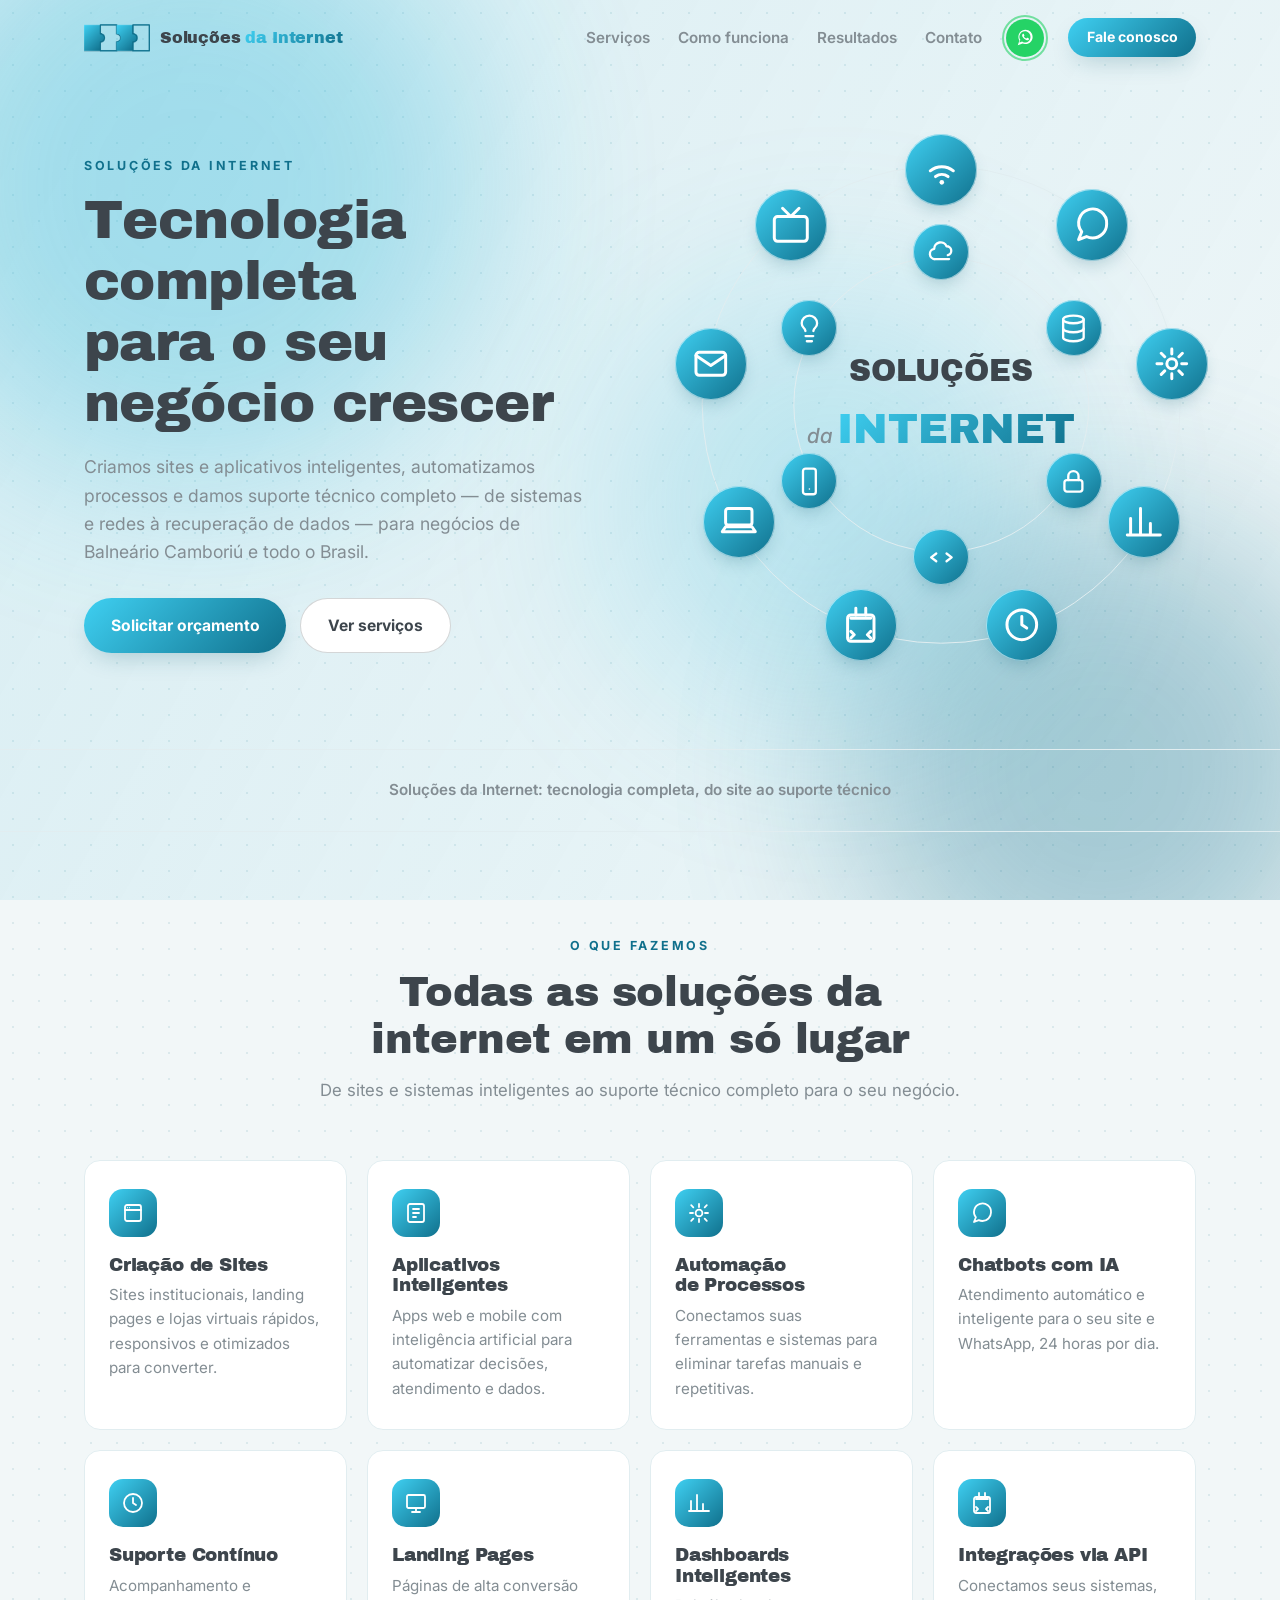
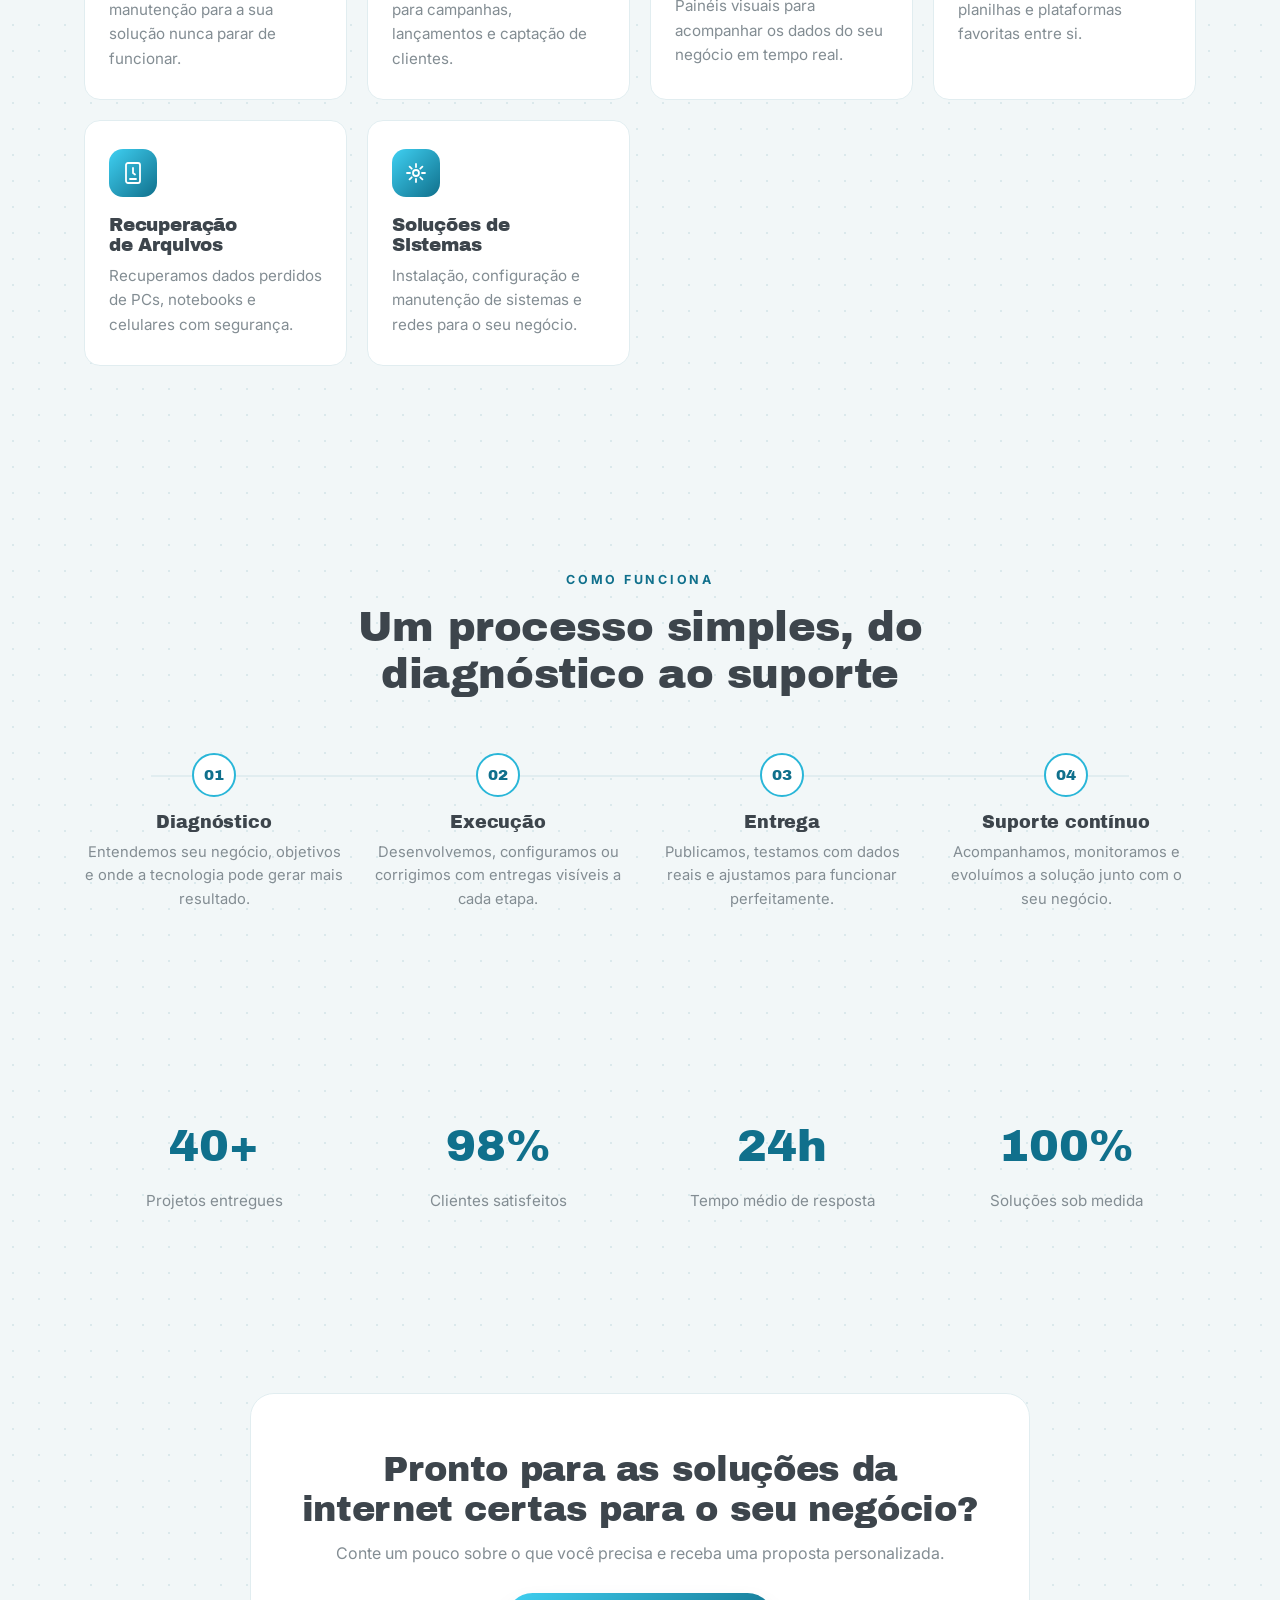
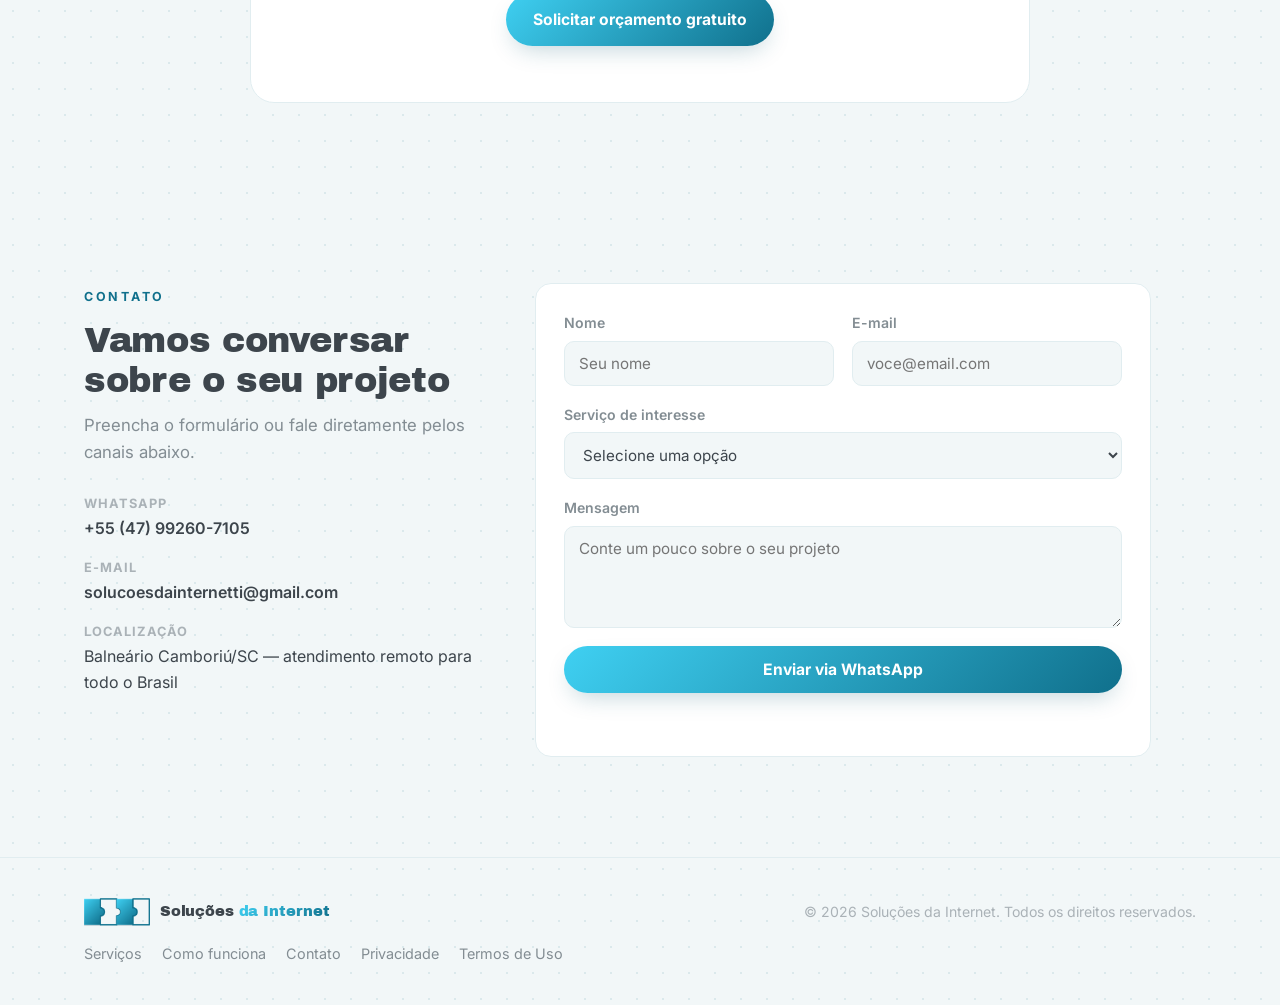
==== commit ae28b248: "Cria páginas dedicadas por serviço com SEO local Cinco páginas novas, cada uma mirando uma busca esp" ====
--- a/index.html
+++ b/index.html
@@ -206,7 +206,7 @@
       <div class="service-grid">
         <article class="service-card reveal" style="--delay: 0.02s">
           <div class="service-icon"><svg viewBox="0 0 24 24"><path d="M4 6a2 2 0 0 1 2-2h12a2 2 0 0 1 2 2v12a2 2 0 0 1-2 2H6a2 2 0 0 1-2-2V6Z"/><path d="M4 9h16"/><circle cx="6.5" cy="6.7" r="0.6" fill="#fff" stroke="none"/><circle cx="8.5" cy="6.7" r="0.6" fill="#fff" stroke="none"/></svg></div>
-          <h3>Criação de Sites</h3>
+          <h3><a href="criacao-de-sites-balneario-camboriu.html" class="card-link">Criação de Sites</a></h3>
           <p>Sites institucionais, landing pages e lojas virtuais rápidos, responsivos e otimizados para converter.</p>
         </article>
 
@@ -218,19 +218,19 @@
 
         <article class="service-card reveal" style="--delay: 0.1s">
           <div class="service-icon"><svg viewBox="0 0 24 24"><path d="M12 3v3M12 18v3M4.2 4.2l2.1 2.1M17.7 17.7l2.1 2.1M3 12h3M18 12h3M4.2 19.8l2.1-2.1M17.7 6.3l2.1-2.1" stroke-linecap="round"/><circle cx="12" cy="12" r="3.4"/></svg></div>
-          <h3>Automação de Processos</h3>
+          <h3><a href="automacao-de-processos-balneario-camboriu.html" class="card-link">Automação de Processos</a></h3>
           <p>Conectamos suas ferramentas e sistemas para eliminar tarefas manuais e repetitivas.</p>
         </article>
 
         <article class="service-card reveal" style="--delay: 0.14s">
           <div class="service-icon"><svg viewBox="0 0 24 24"><path d="M21 11.5a8.5 8.5 0 0 1-8.5 8.5c-1.35 0-2.61-.32-3.73-.9L4 21l1.9-4.77A8.5 8.5 0 1 1 21 11.5Z" stroke-linecap="round" stroke-linejoin="round"/></svg></div>
-          <h3>Chatbots com IA</h3>
+          <h3><a href="chatbot-whatsapp-ia-balneario-camboriu.html" class="card-link">Chatbots com IA</a></h3>
           <p>Atendimento automático e inteligente para o seu site e WhatsApp, 24 horas por dia.</p>
         </article>
 
         <article class="service-card reveal" style="--delay: 0.18s">
           <div class="service-icon"><svg viewBox="0 0 24 24"><circle cx="12" cy="12" r="9"/><path d="M12 7v5l3 2"/></svg></div>
-          <h3>Suporte Contínuo</h3>
+          <h3><a href="suporte-tecnico-balneario-camboriu.html" class="card-link">Suporte Contínuo</a></h3>
           <p>Acompanhamento e manutenção para a sua solução nunca parar de funcionar.</p>
         </article>
 
@@ -254,7 +254,7 @@
 
         <article class="service-card reveal" style="--delay: 0.34s">
           <div class="service-icon"><svg viewBox="0 0 24 24"><rect x="5" y="2" width="14" height="20" rx="2"/><path d="M9 18h6"/><path d="M12 7v5l2 1.5"/></svg></div>
-          <h3>Recuperação de Arquivos</h3>
+          <h3><a href="recuperacao-de-dados-balneario-camboriu.html" class="card-link">Recuperação de Arquivos</a></h3>
           <p>Recuperamos dados perdidos de PCs, notebooks e celulares com segurança.</p>
         </article>
 
--- a/assets/css/style.css
+++ b/assets/css/style.css
@@ -477,6 +477,7 @@
   gap: 20px;
 }
 .service-card {
+  position: relative;
   background: var(--surface);
   border: 1px solid var(--surface-border);
   border-radius: var(--radius);
@@ -644,3 +645,45 @@
 .reveal { opacity: 0; transform: translateY(18px); transition: opacity 0.7s var(--ease), transform 0.7s var(--ease); transition-delay: var(--delay, 0s); }
 .reveal.in-view { opacity: 1; transform: translateY(0); }
 @media (prefers-reduced-motion: reduce) { .reveal { transition: none; opacity: 1; transform: none; } }
+
+/* ---------- Páginas de serviço ---------- */
+.svc-page { padding-top: 130px; }
+.svc-hero { text-align: center; max-width: 780px; margin: 0 auto 8px; }
+.svc-hero h1 { font-size: clamp(1.9rem, 4vw, 2.9rem); margin-bottom: 16px; }
+.svc-hero .hero-sub { margin: 0 auto 28px; }
+.svc-hero .hero-actions { justify-content: center; }
+.breadcrumbs { font-size: 0.86rem; color: var(--ink-faint); margin-bottom: 22px; text-align: center; }
+.breadcrumbs a { color: var(--ink-soft); }
+.breadcrumbs a:hover { color: var(--teal-deep); text-decoration: underline; }
+.breadcrumbs span { margin: 0 6px; }
+.svc-body { max-width: 780px; margin: 0 auto; }
+.svc-body h2 { font-size: clamp(1.45rem, 2.8vw, 1.9rem); margin: 0 0 16px; }
+.svc-body h3 { font-size: 1.08rem; margin-bottom: 8px; }
+.svc-body p { color: var(--ink-soft); margin-bottom: 16px; }
+.svc-body strong { color: var(--ink); }
+.svc-list { display: grid; gap: 14px; margin: 0 0 8px; }
+.svc-list li { display: flex; gap: 12px; align-items: flex-start; color: var(--ink-soft); }
+.svc-list li::before {
+  content: ""; flex: none; width: 20px; height: 20px; margin-top: 2px; border-radius: 50%;
+  background: var(--teal-grad);
+  -webkit-mask: url("data:image/svg+xml,%3Csvg xmlns='http://www.w3.org/2000/svg' viewBox='0 0 24 24'%3E%3Cpath fill='none' stroke='%23000' stroke-width='3' stroke-linecap='round' stroke-linejoin='round' d='m5 12.5 4.5 4.5L19 7.5'/%3E%3C/svg%3E") center/contain no-repeat;
+  mask: url("data:image/svg+xml,%3Csvg xmlns='http://www.w3.org/2000/svg' viewBox='0 0 24 24'%3E%3Cpath fill='none' stroke='%23000' stroke-width='3' stroke-linecap='round' stroke-linejoin='round' d='m5 12.5 4.5 4.5L19 7.5'/%3E%3C/svg%3E") center/contain no-repeat;
+}
+.faq-list { display: grid; gap: 12px; }
+.faq-item {
+  background: var(--surface); border: 1px solid var(--surface-border);
+  border-radius: var(--radius); padding: 20px 22px;
+}
+.faq-item h3 { margin-bottom: 8px; color: var(--ink); }
+.faq-item p { margin-bottom: 0; }
+.svc-related { display: flex; flex-wrap: wrap; gap: 10px; justify-content: center; }
+.svc-related a {
+  border: 1px solid var(--surface-border); background: var(--surface);
+  border-radius: 999px; padding: 9px 18px; font-size: 0.9rem;
+  font-weight: 600; color: var(--ink-soft); transition: all 0.25s var(--ease);
+}
+.svc-related a:hover { color: var(--teal-deep); border-color: var(--teal); transform: translateY(-2px); }
+@media (max-width: 720px) { .svc-page { padding-top: 110px; } }
+.service-card h3 .card-link { color: inherit; }
+.service-card h3 .card-link::after { content: ""; position: absolute; inset: 0; border-radius: inherit; }
+.service-card:hover h3 .card-link { color: var(--teal-deep); }
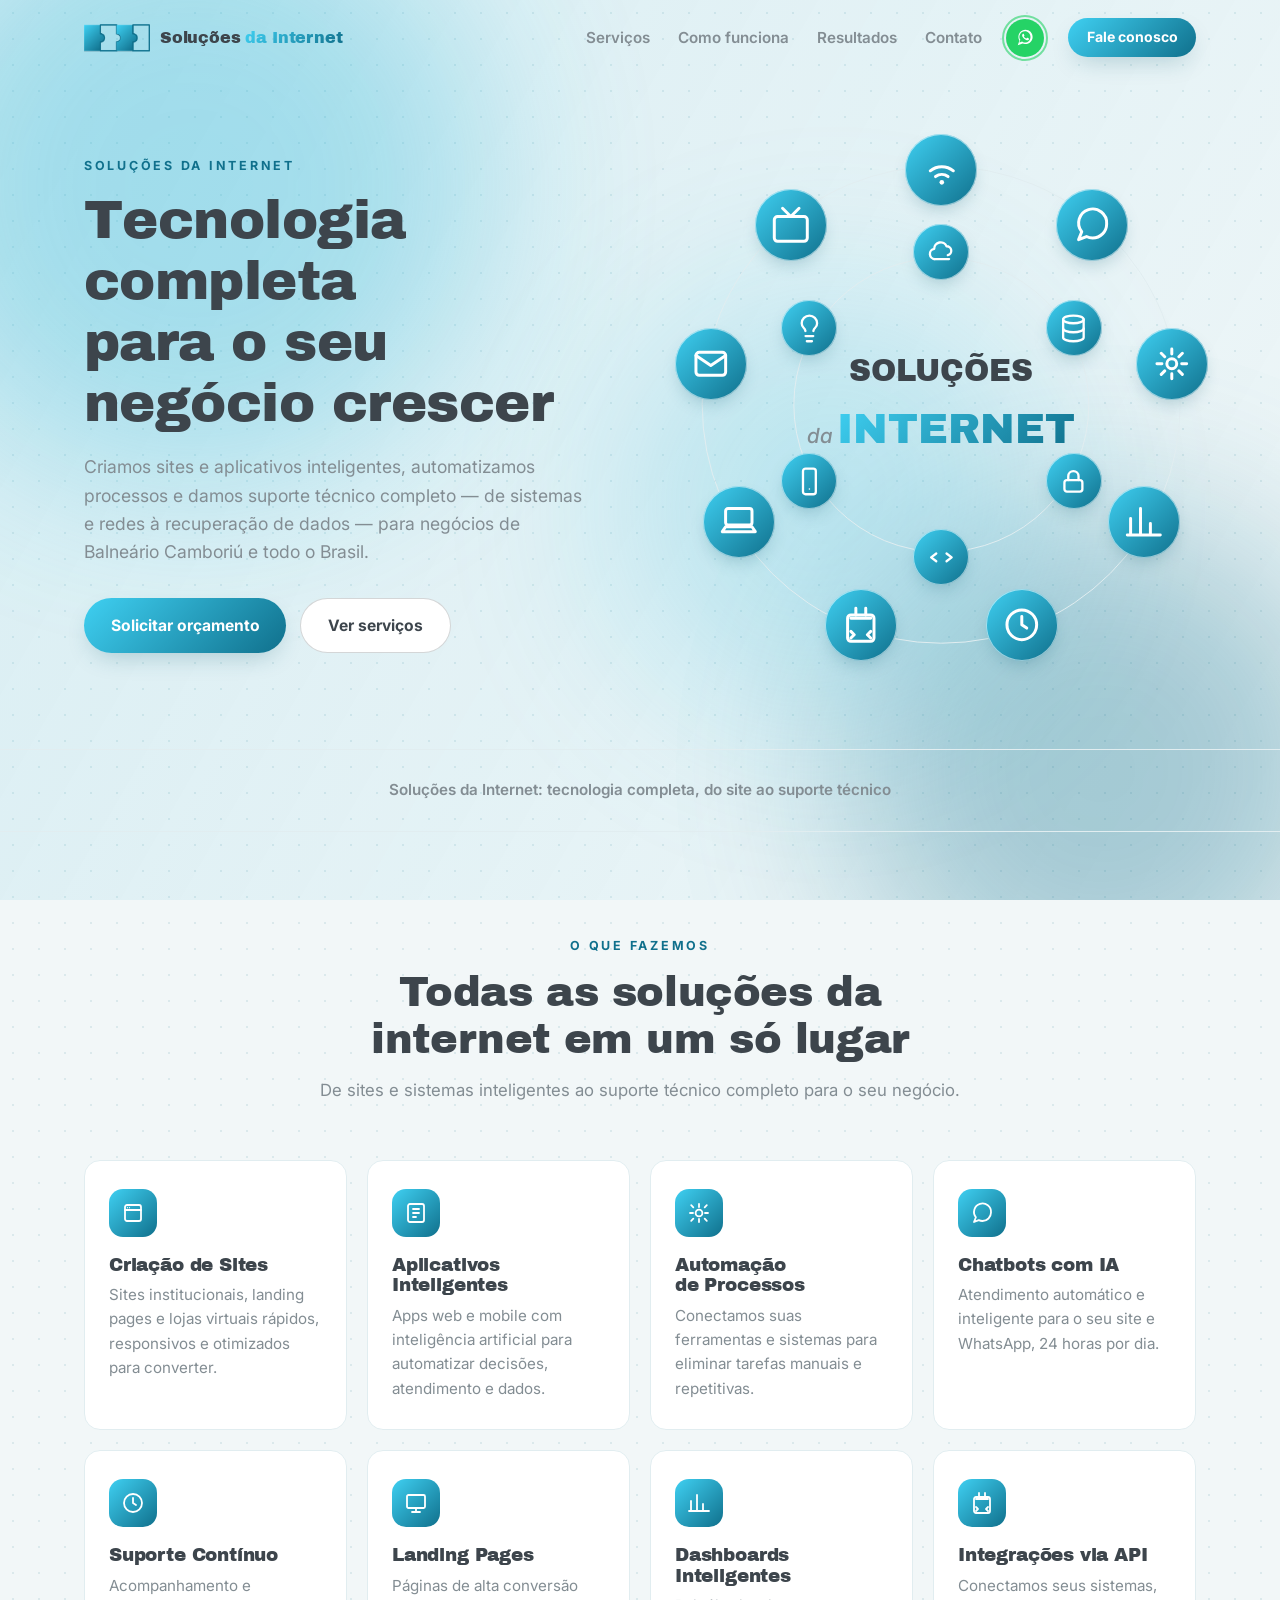
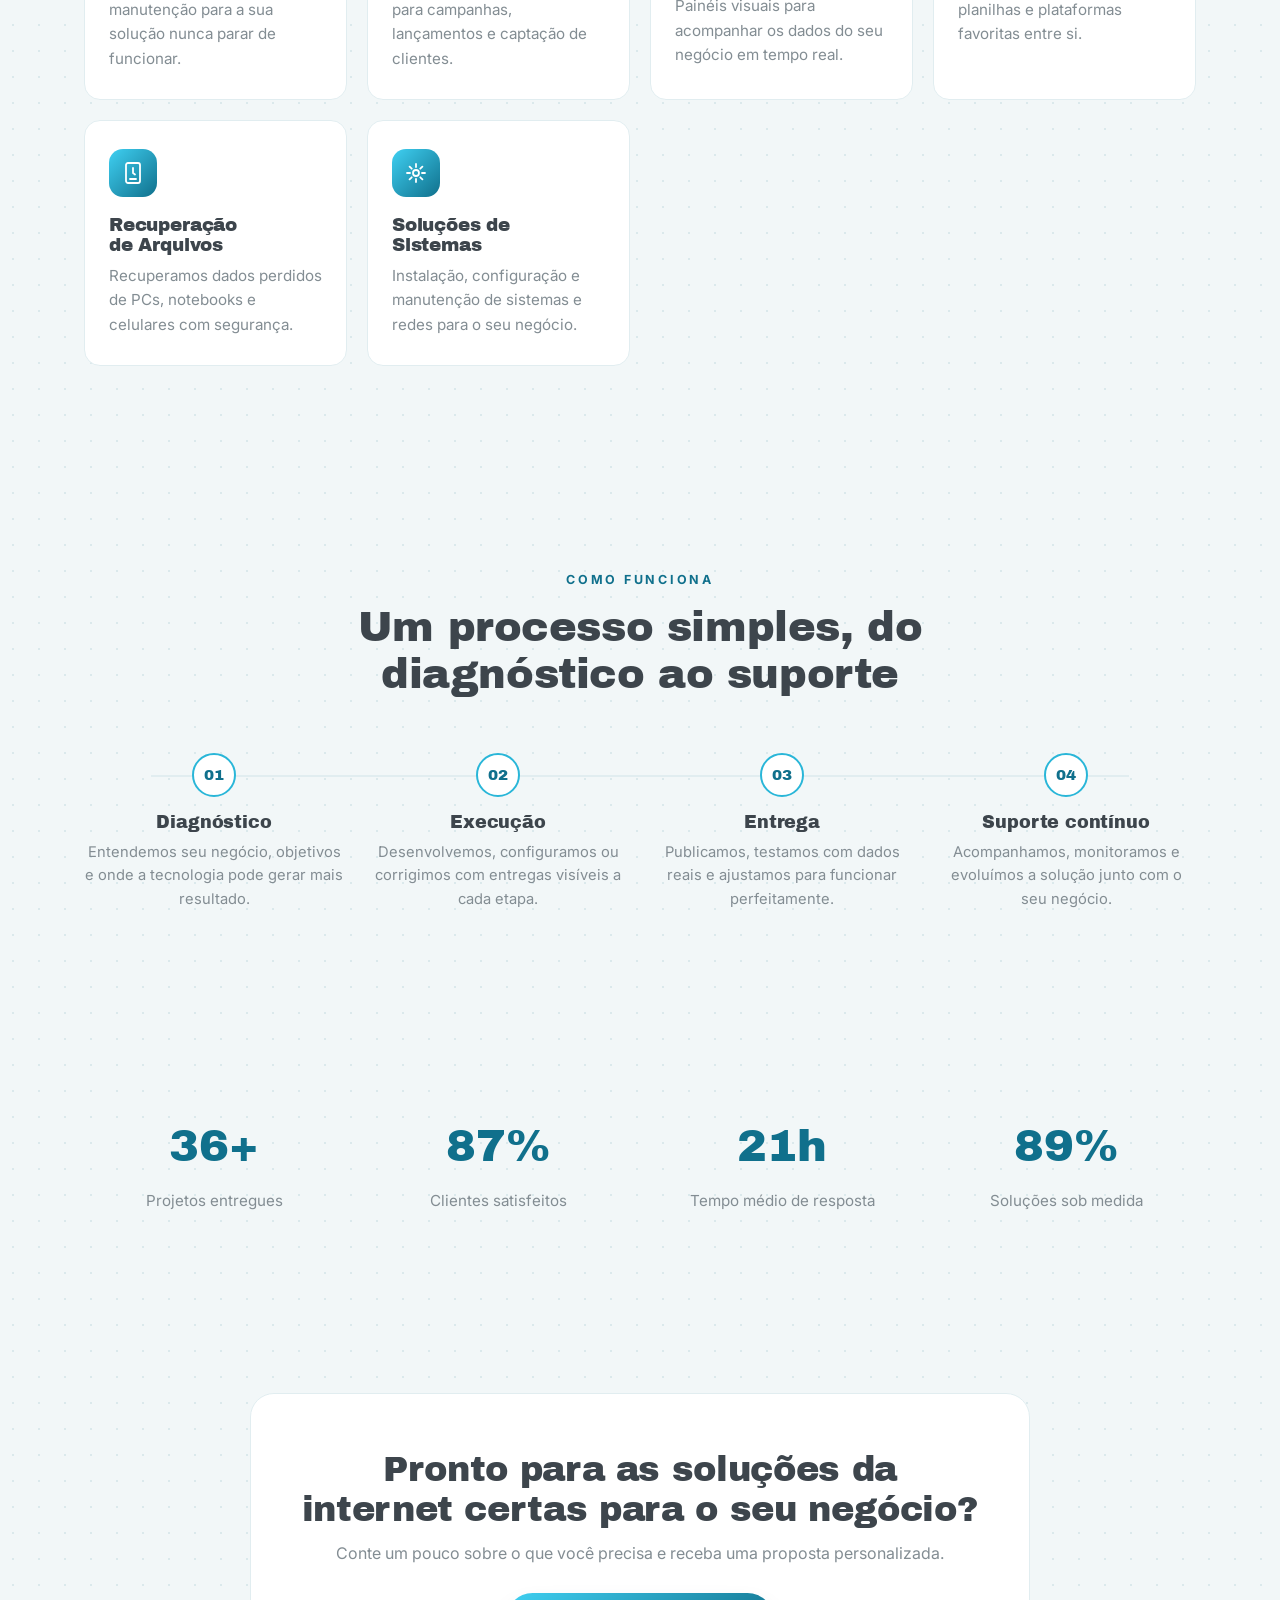
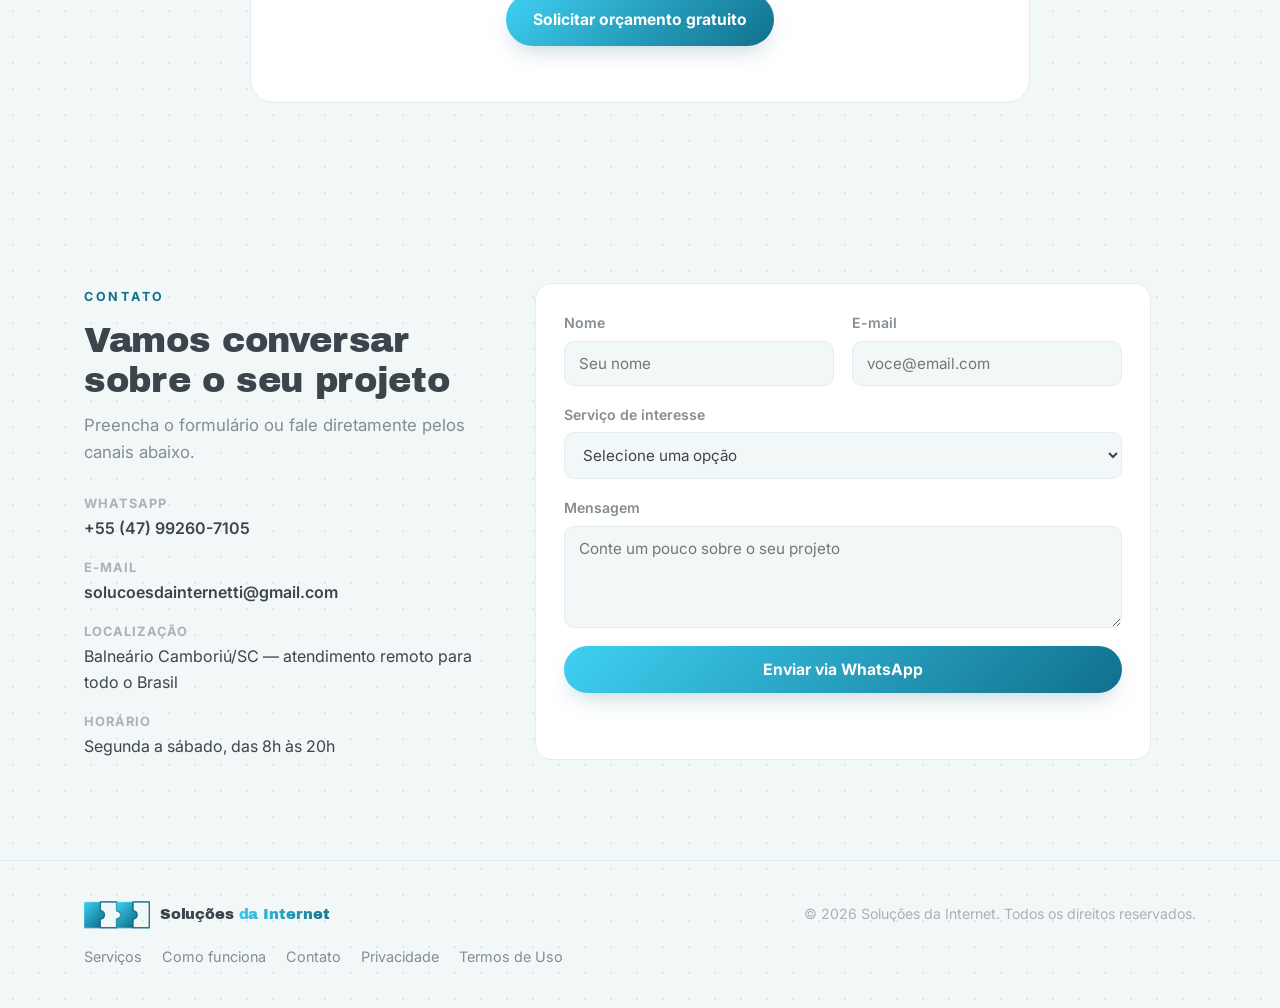
==== commit abda12f4: "Adiciona horário de atendimento: segunda a sábado, 8h às 20h - openingHoursSpecification restaurado " ====
--- a/index.html
+++ b/index.html
@@ -57,8 +57,6 @@
       },
       "areaServed": [
         { "@type": "City", "name": "Balneário Camboriú" },
-        { "@type": "City", "name": "Itajaí" },
-        { "@type": "City", "name": "Itapema" },
         { "@type": "City", "name": "Camboriú" },
         { "@type": "State", "name": "Santa Catarina" },
         { "@type": "Country", "name": "Brasil" }
@@ -66,9 +64,9 @@
       "openingHoursSpecification": [
         {
           "@type": "OpeningHoursSpecification",
-          "dayOfWeek": ["Monday", "Tuesday", "Wednesday", "Thursday", "Friday"],
+          "dayOfWeek": ["Monday", "Tuesday", "Wednesday", "Thursday", "Friday", "Saturday"],
           "opens": "08:00",
-          "closes": "18:00"
+          "closes": "20:00"
         }
       ],
       "contactPoint": {
@@ -357,6 +355,10 @@
             <span class="contact-label">Localização</span>
             <span>Balneário Camboriú/SC — atendimento remoto para todo o Brasil</span>
           </li>
+          <li>
+            <span class="contact-label">Horário</span>
+            <span>Segunda a sábado, das 8h às 20h</span>
+          </li>
         </ul>
       </div>
 
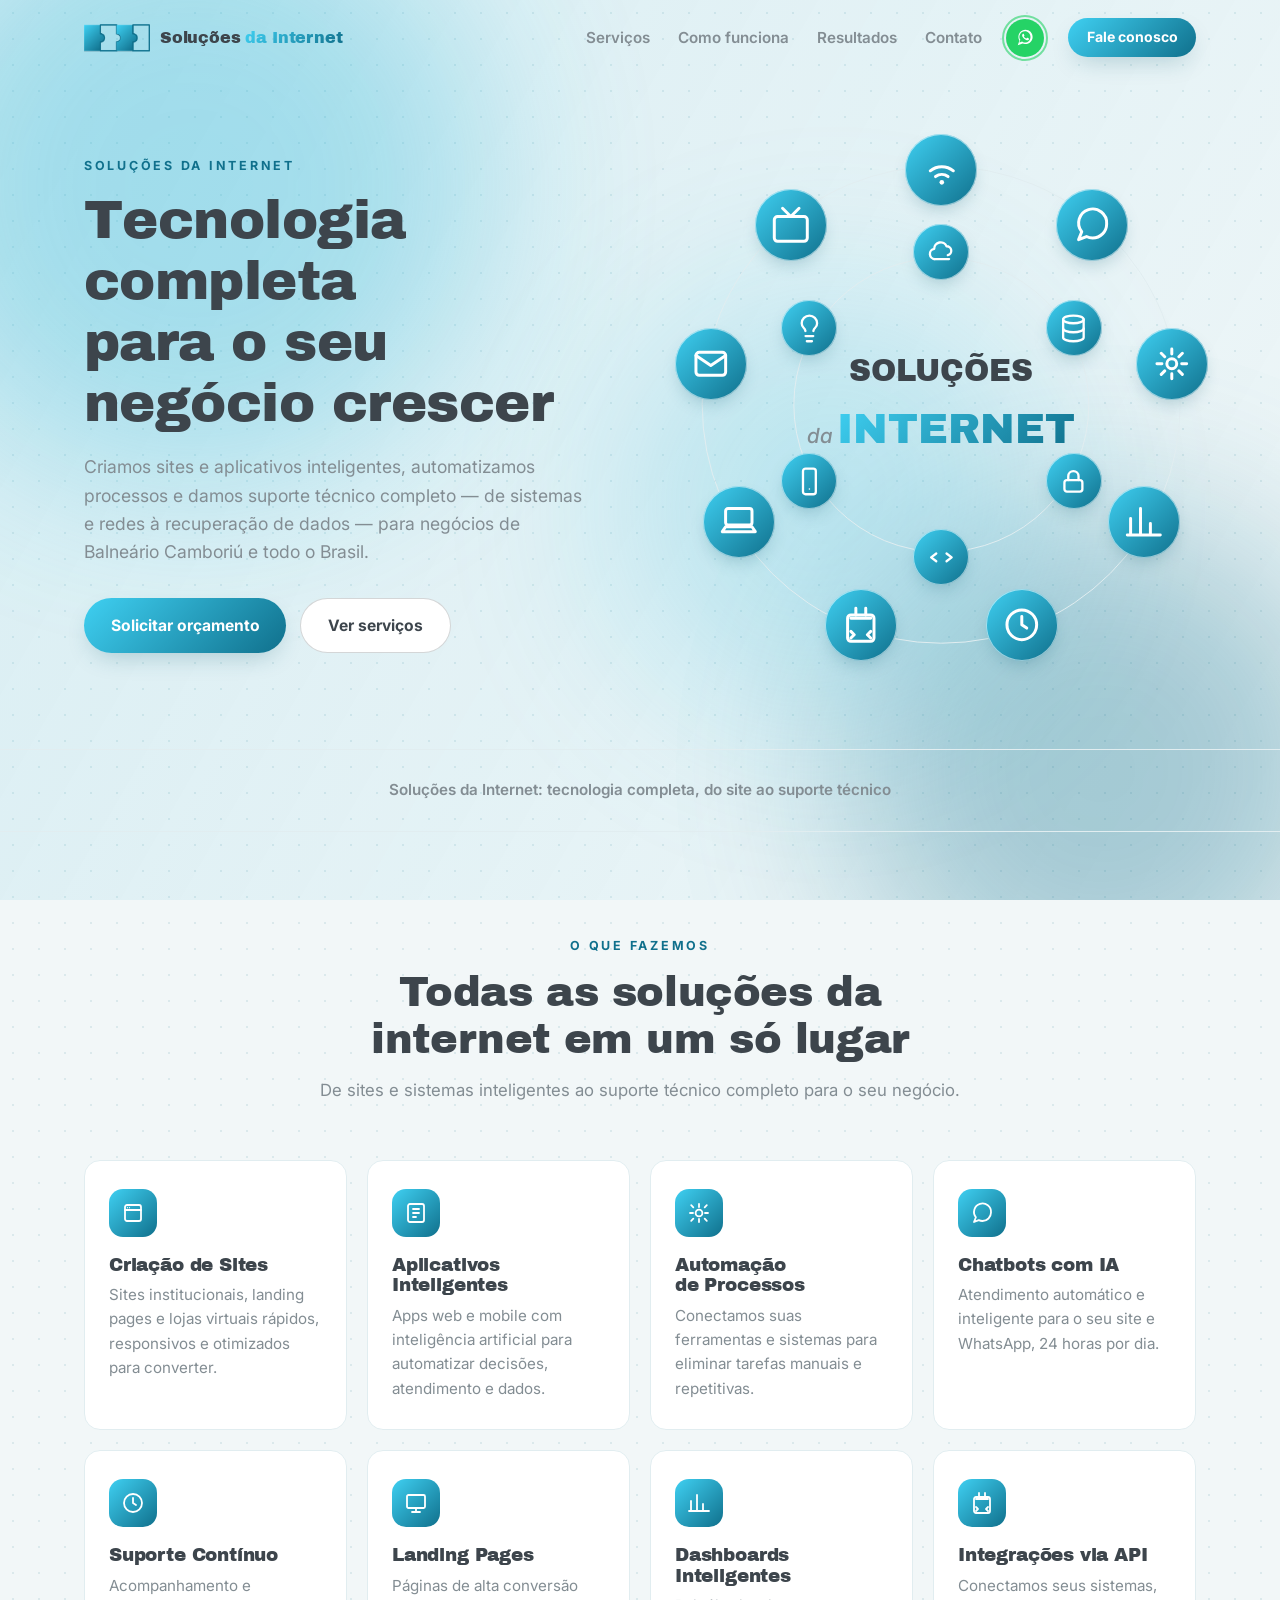
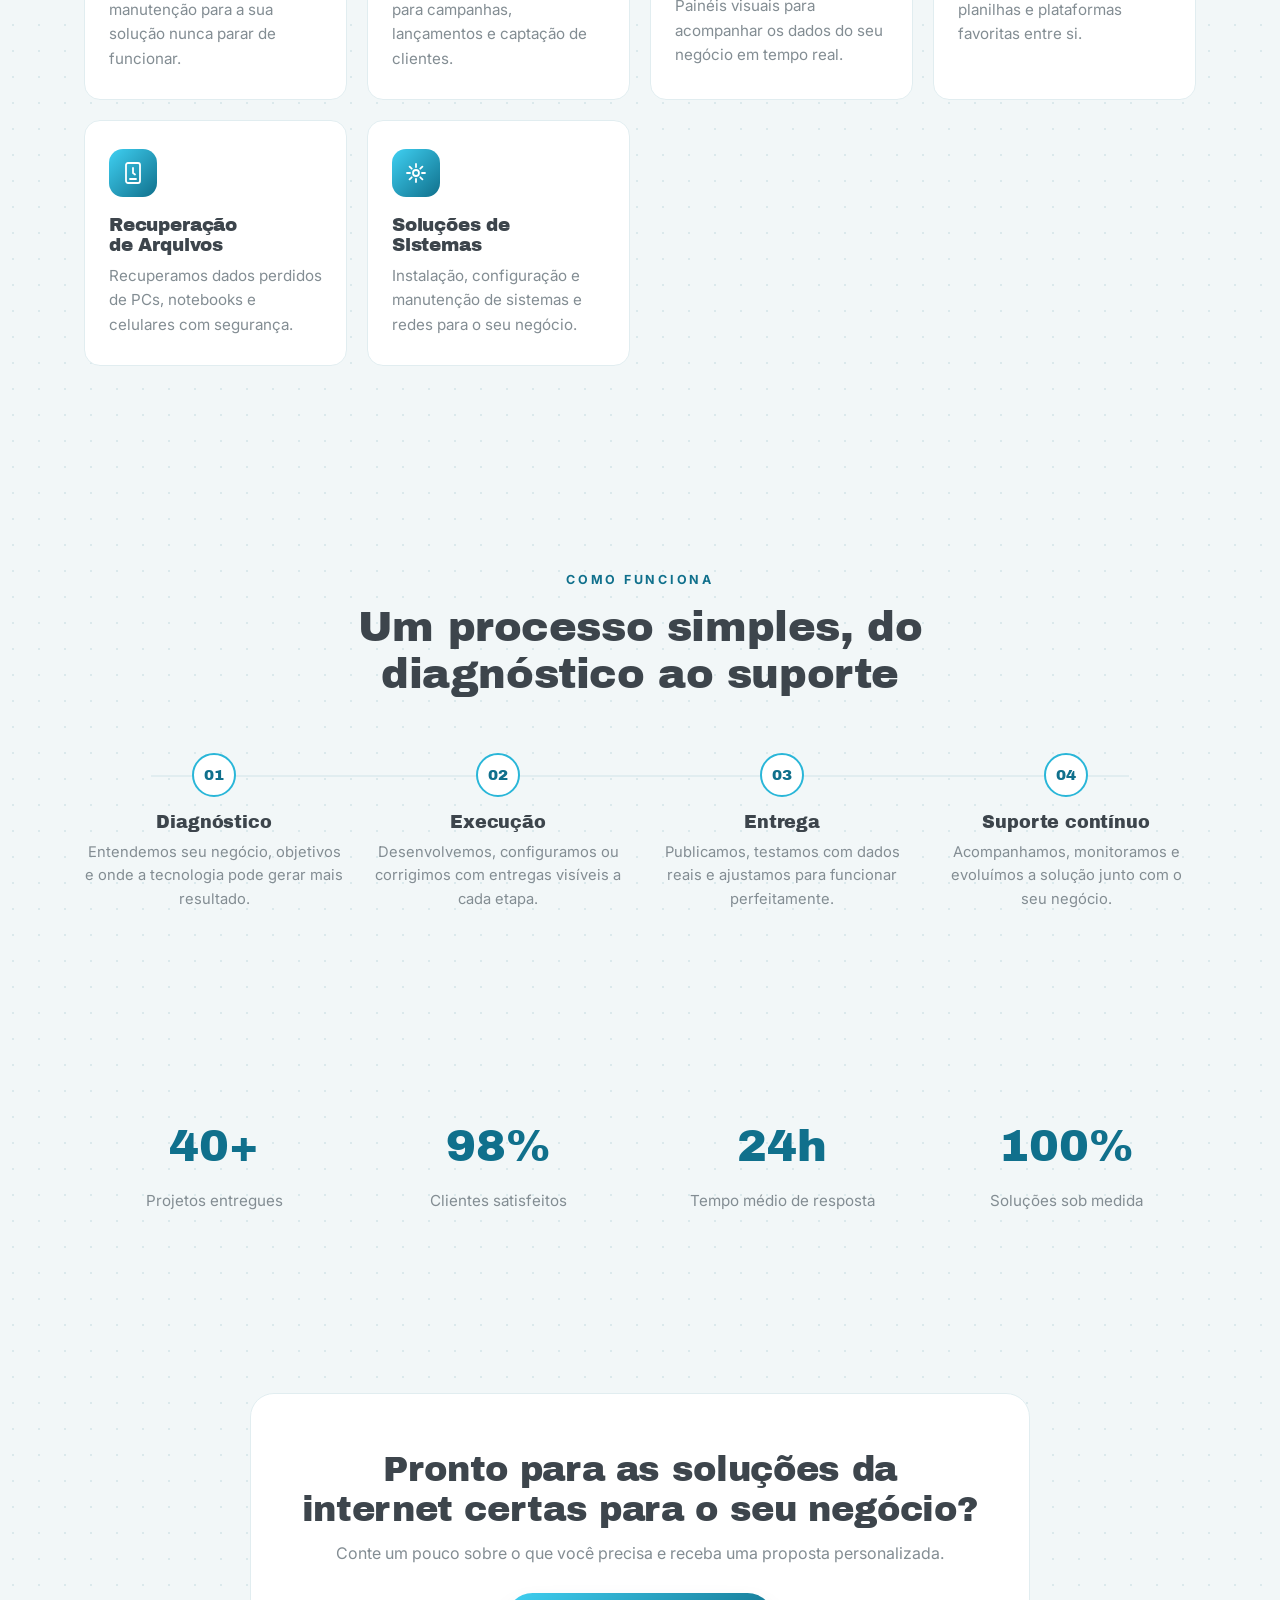
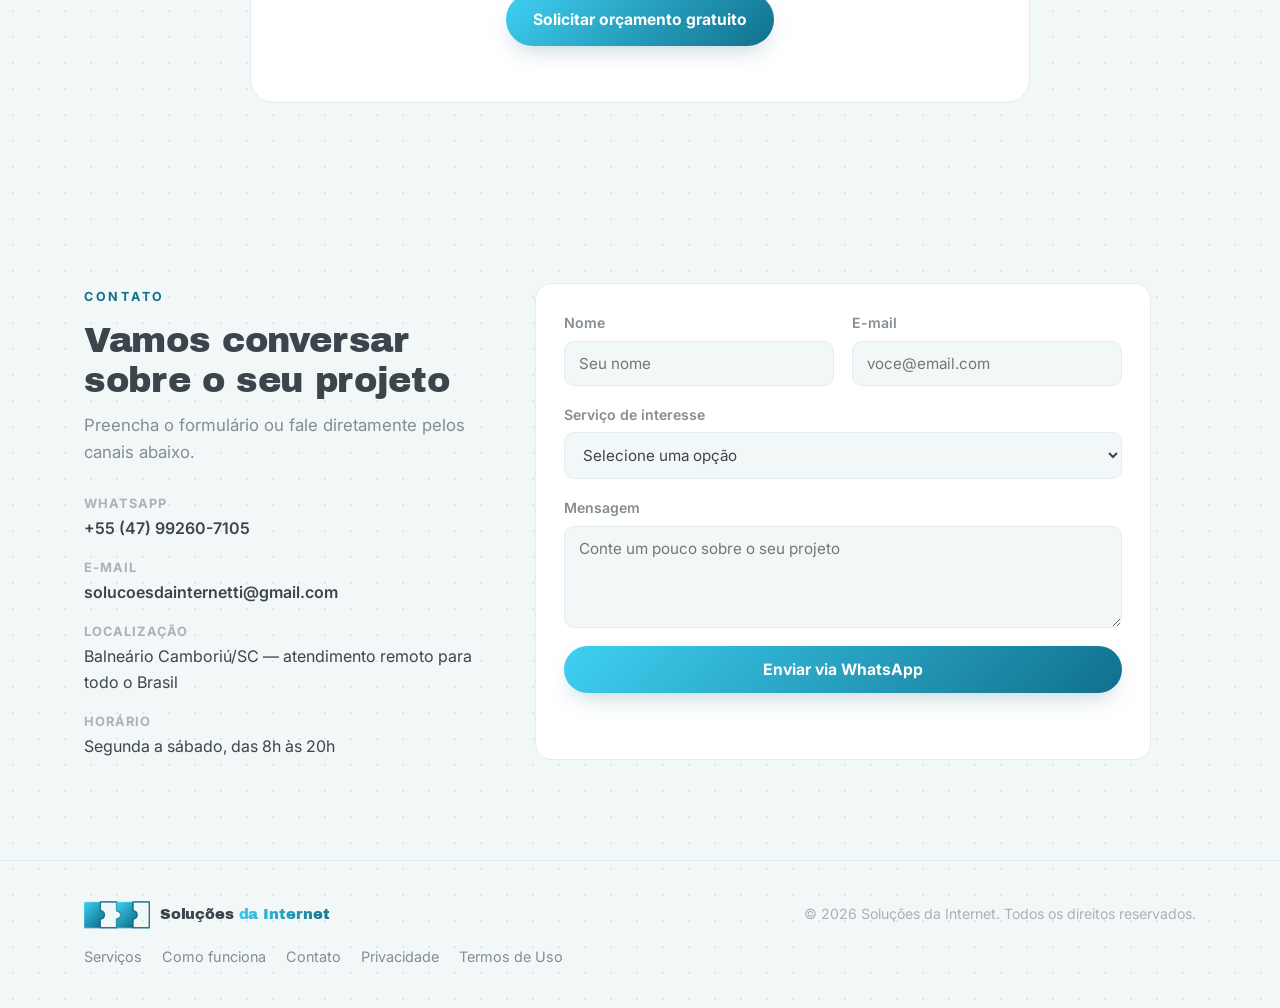
==== commit 9365b4c1: "Cria página de landing pages Sexta página de serviço, mirando buscas por criação de landing page e p" ====
--- a/index.html
+++ b/index.html
@@ -234,7 +234,7 @@
 
         <article class="service-card reveal" style="--delay: 0.22s">
           <div class="service-icon"><svg viewBox="0 0 24 24"><rect x="3" y="4" width="18" height="13" rx="1.5"/><path d="M8 21h8M12 17v4"/></svg></div>
-          <h3>Landing Pages</h3>
+          <h3><a href="landing-pages-balneario-camboriu.html" class="card-link">Landing Pages</a></h3>
           <p>Páginas de alta conversão para campanhas, lançamentos e captação de clientes.</p>
         </article>
 
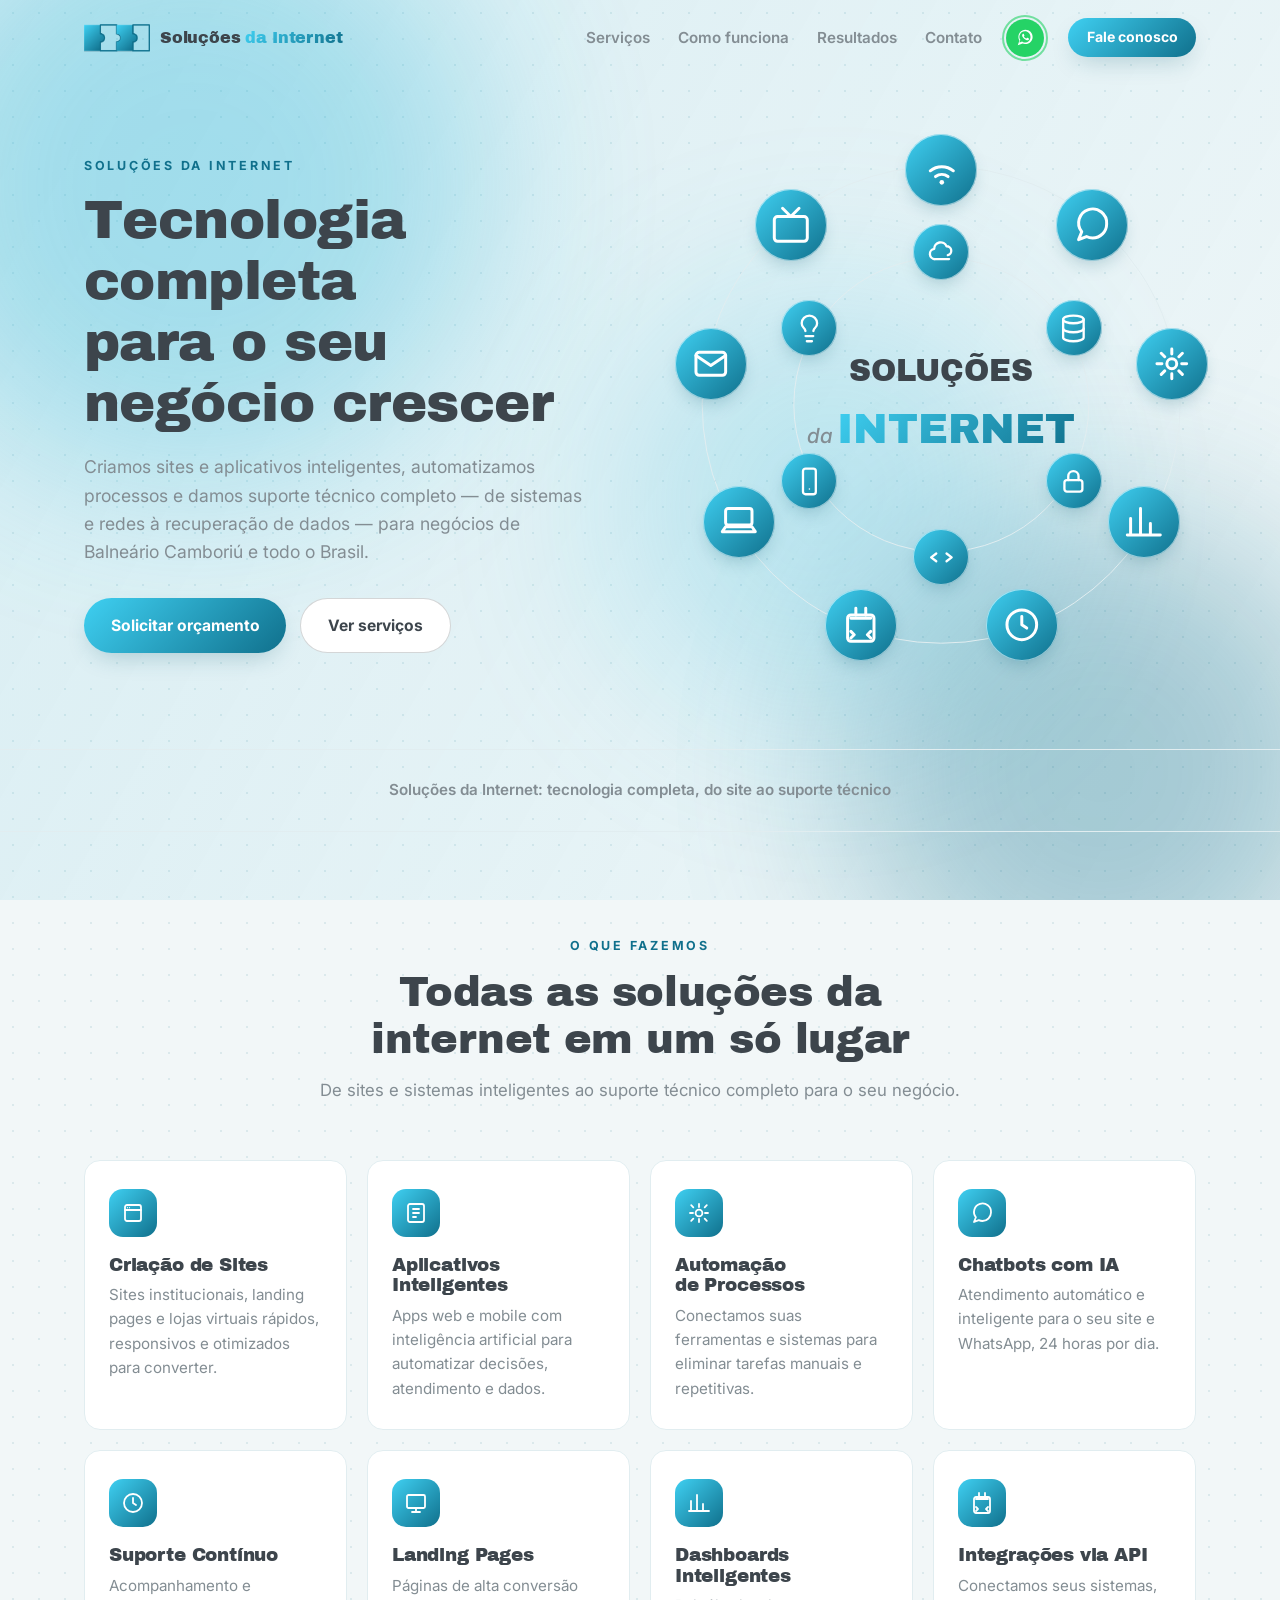
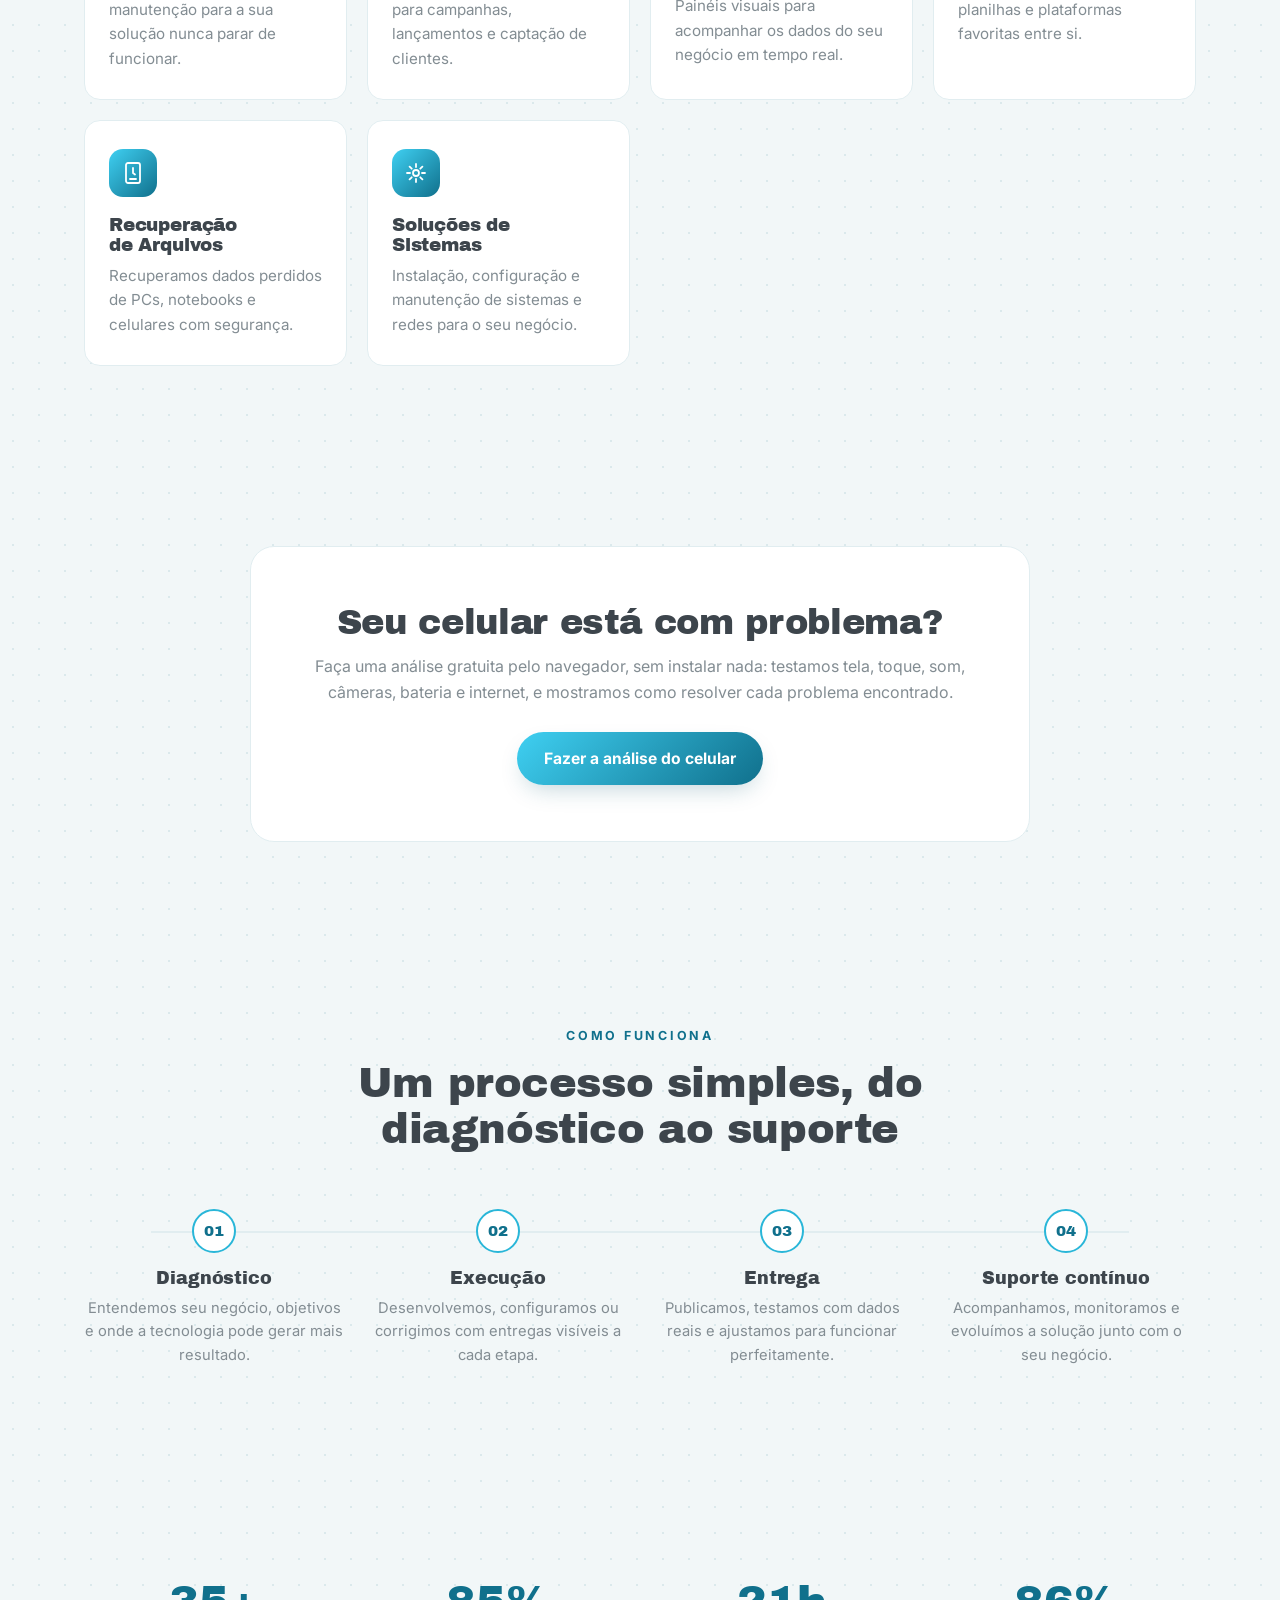
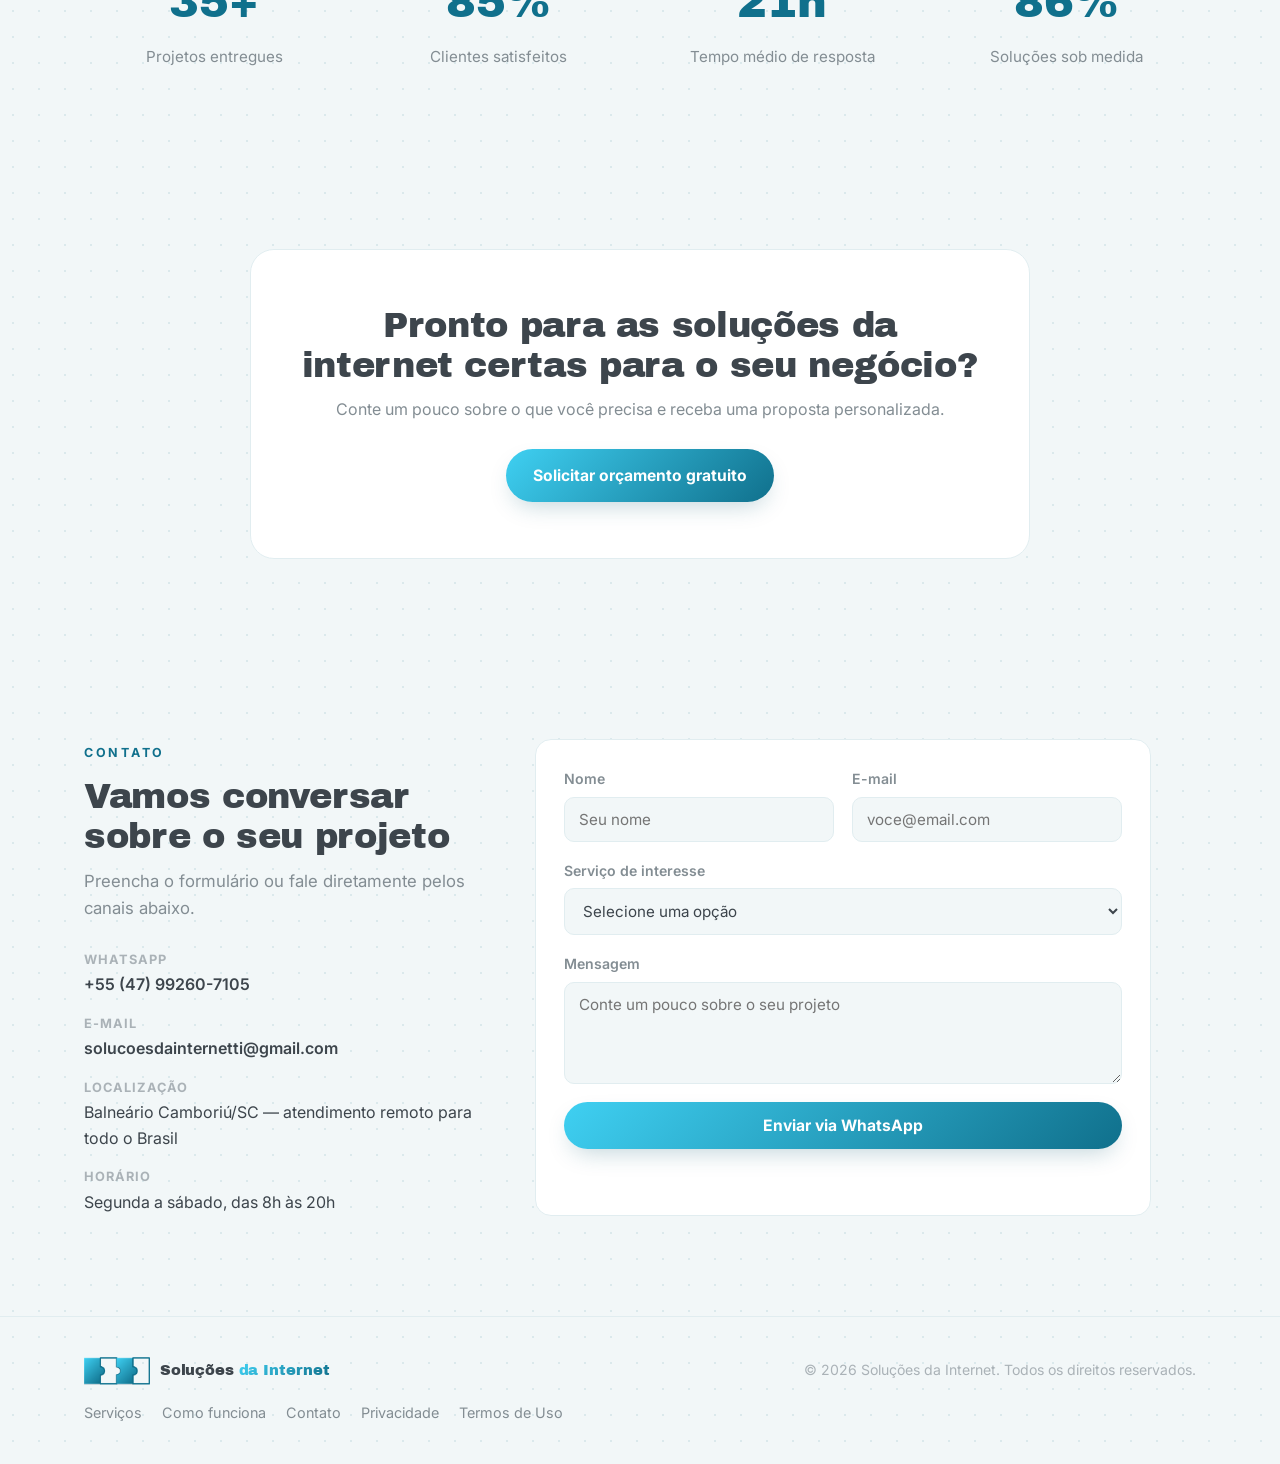
==== commit ad50ad5a: "Adiciona chamada para a Análise de Celular na página inicial Bloco logo após a seção de serviços, no" ====
--- a/index.html
+++ b/index.html
@@ -265,6 +265,15 @@
     </div>
   </section>
 
+  <!-- ANÁLISE DE CELULAR -->
+  <section id="analise-celular" class="section cta-band">
+    <div class="container cta-inner reveal">
+      <h2>Seu celular está com problema?</h2>
+      <p>Faça uma análise gratuita pelo navegador, sem instalar nada: testamos tela, toque, som, câmeras, bateria e internet, e mostramos como resolver cada problema encontrado.</p>
+      <a href="celular/" class="btn btn-primary">Fazer a análise do celular</a>
+    </div>
+  </section>
+
   <!-- PROCESS -->
   <section id="processo" class="section process">
     <div class="container">
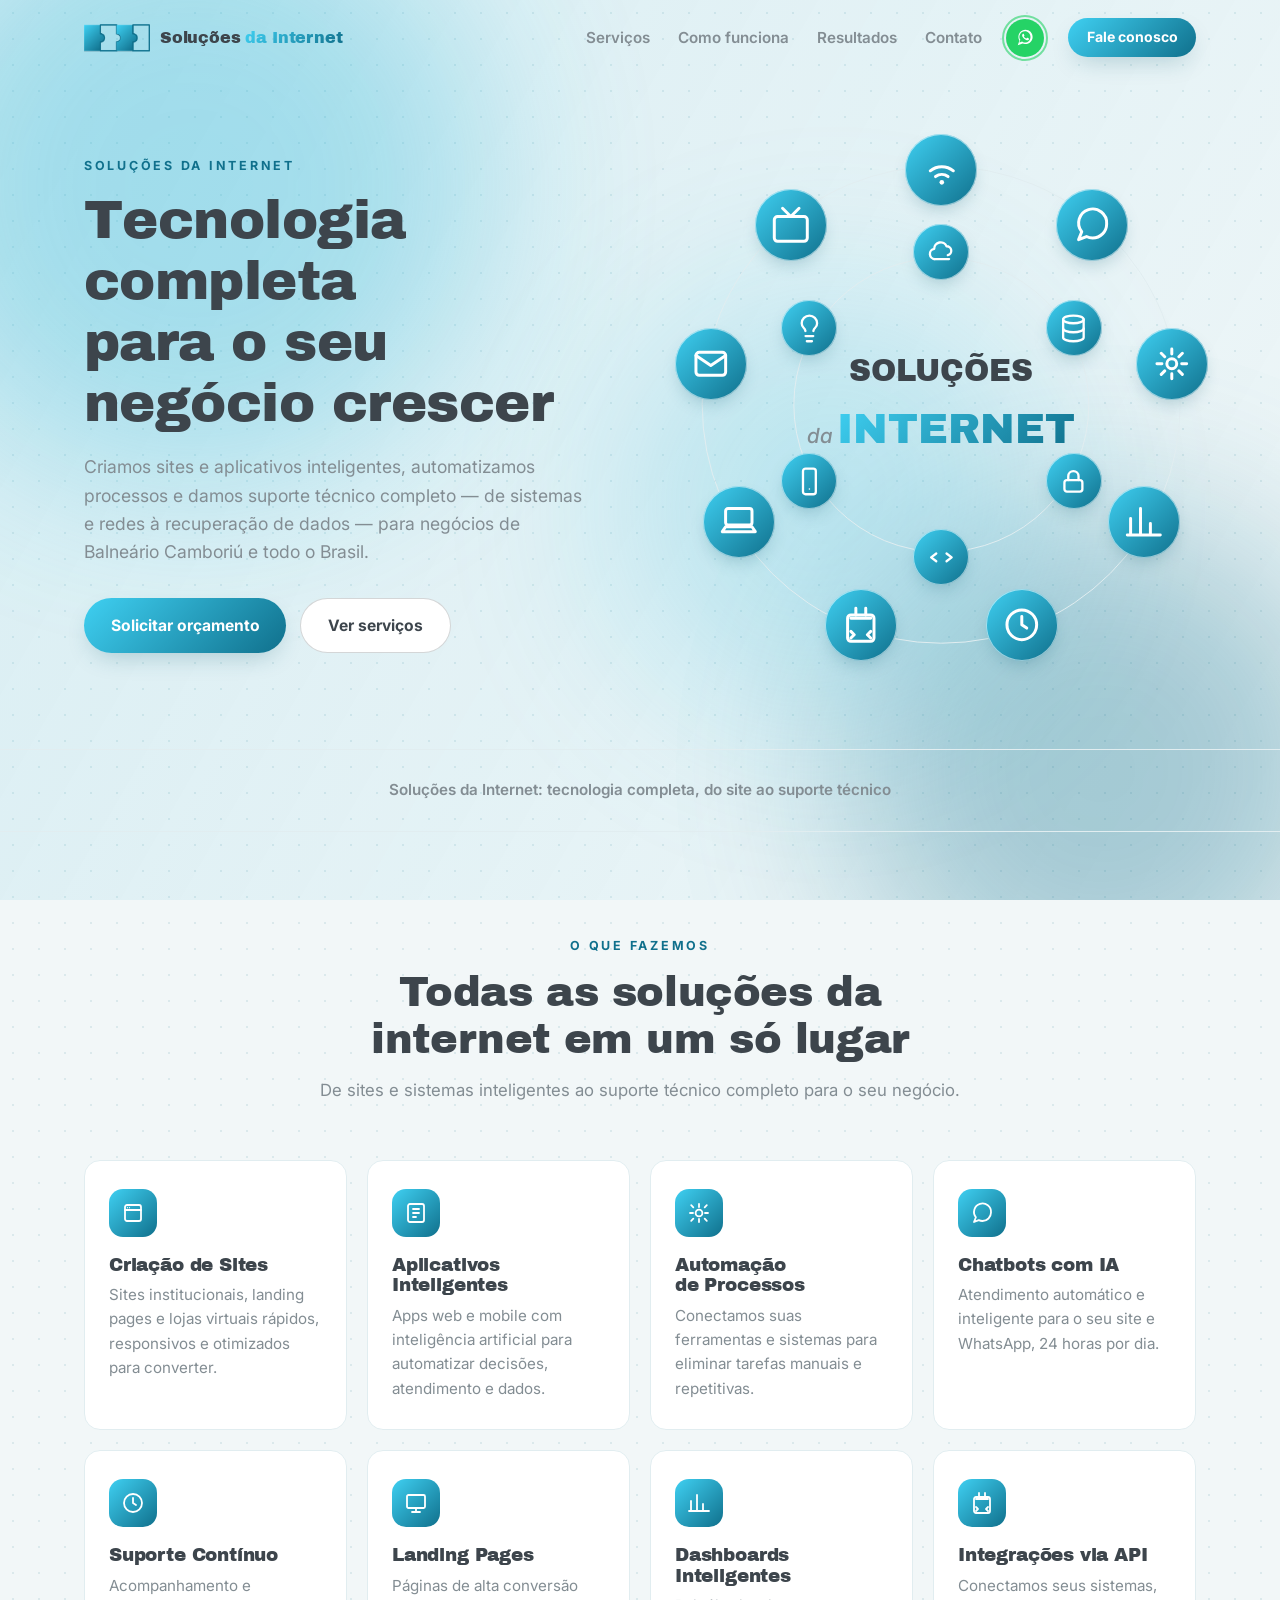
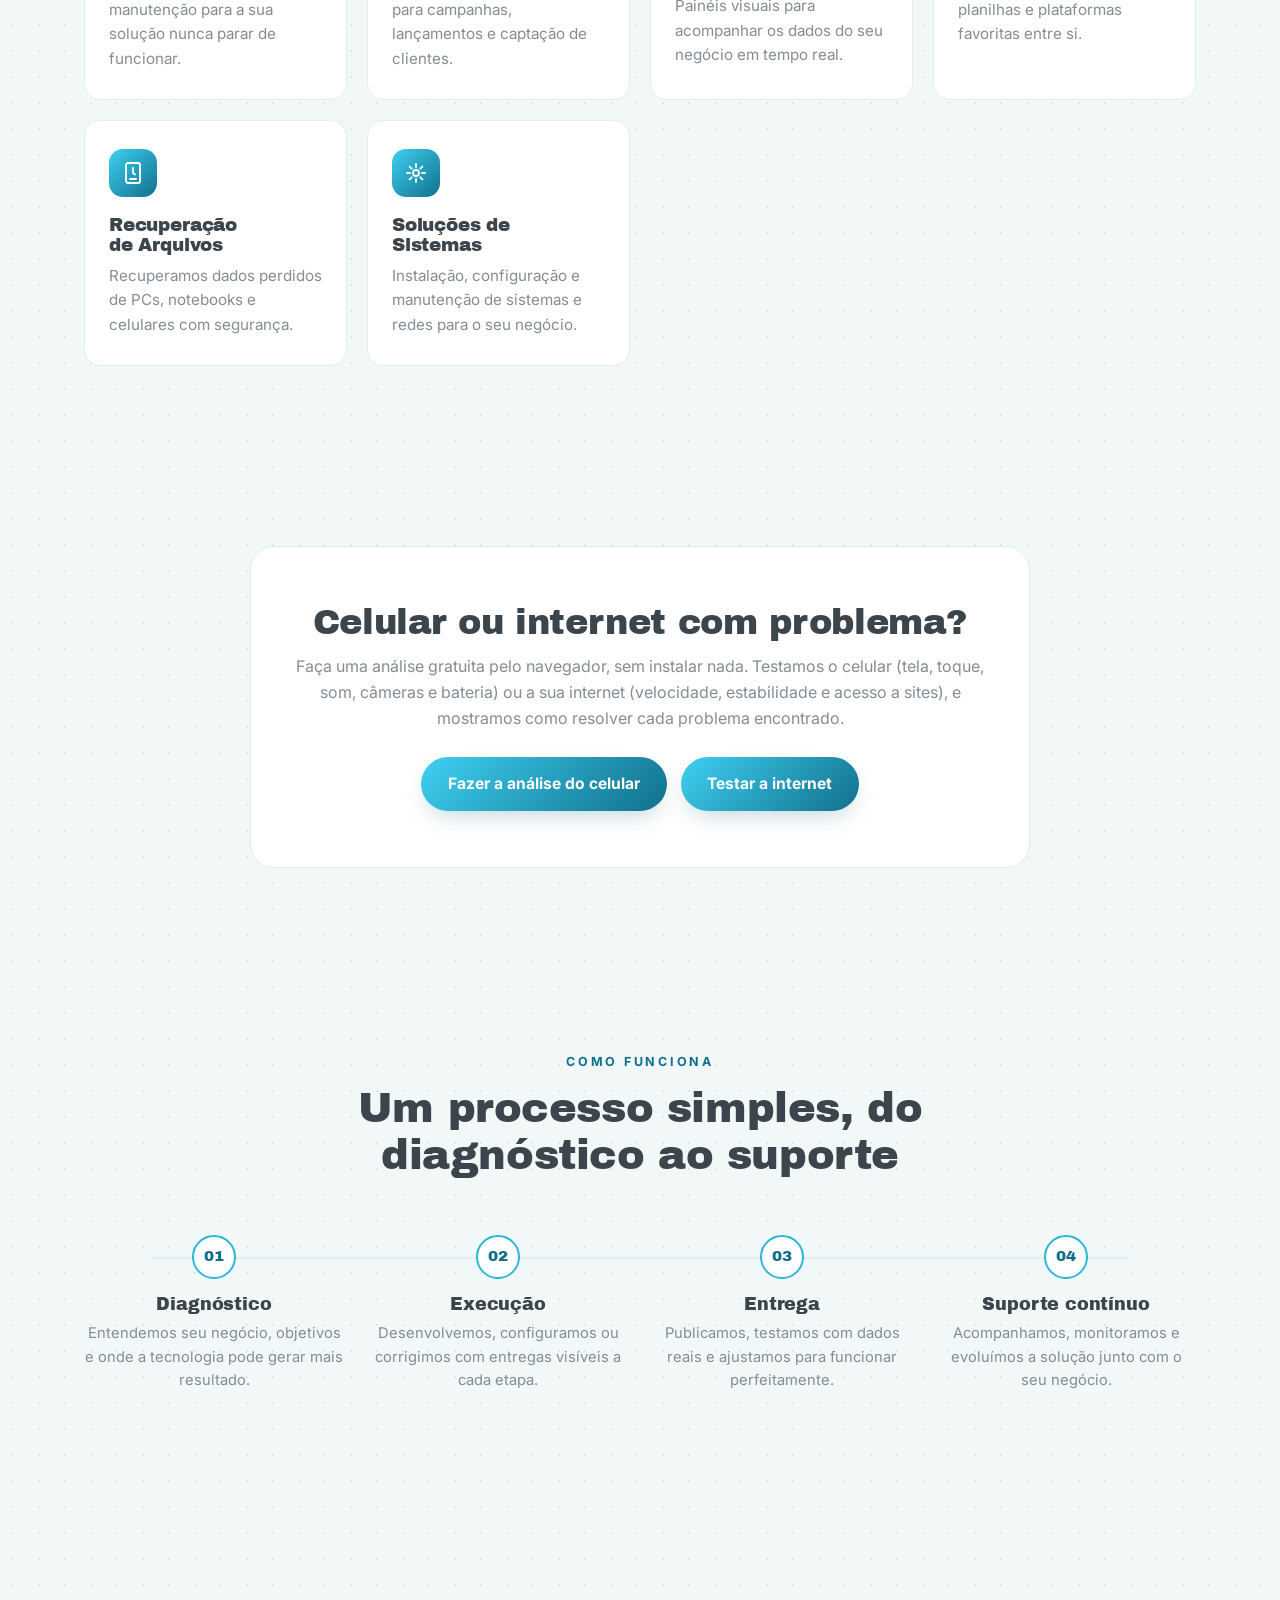
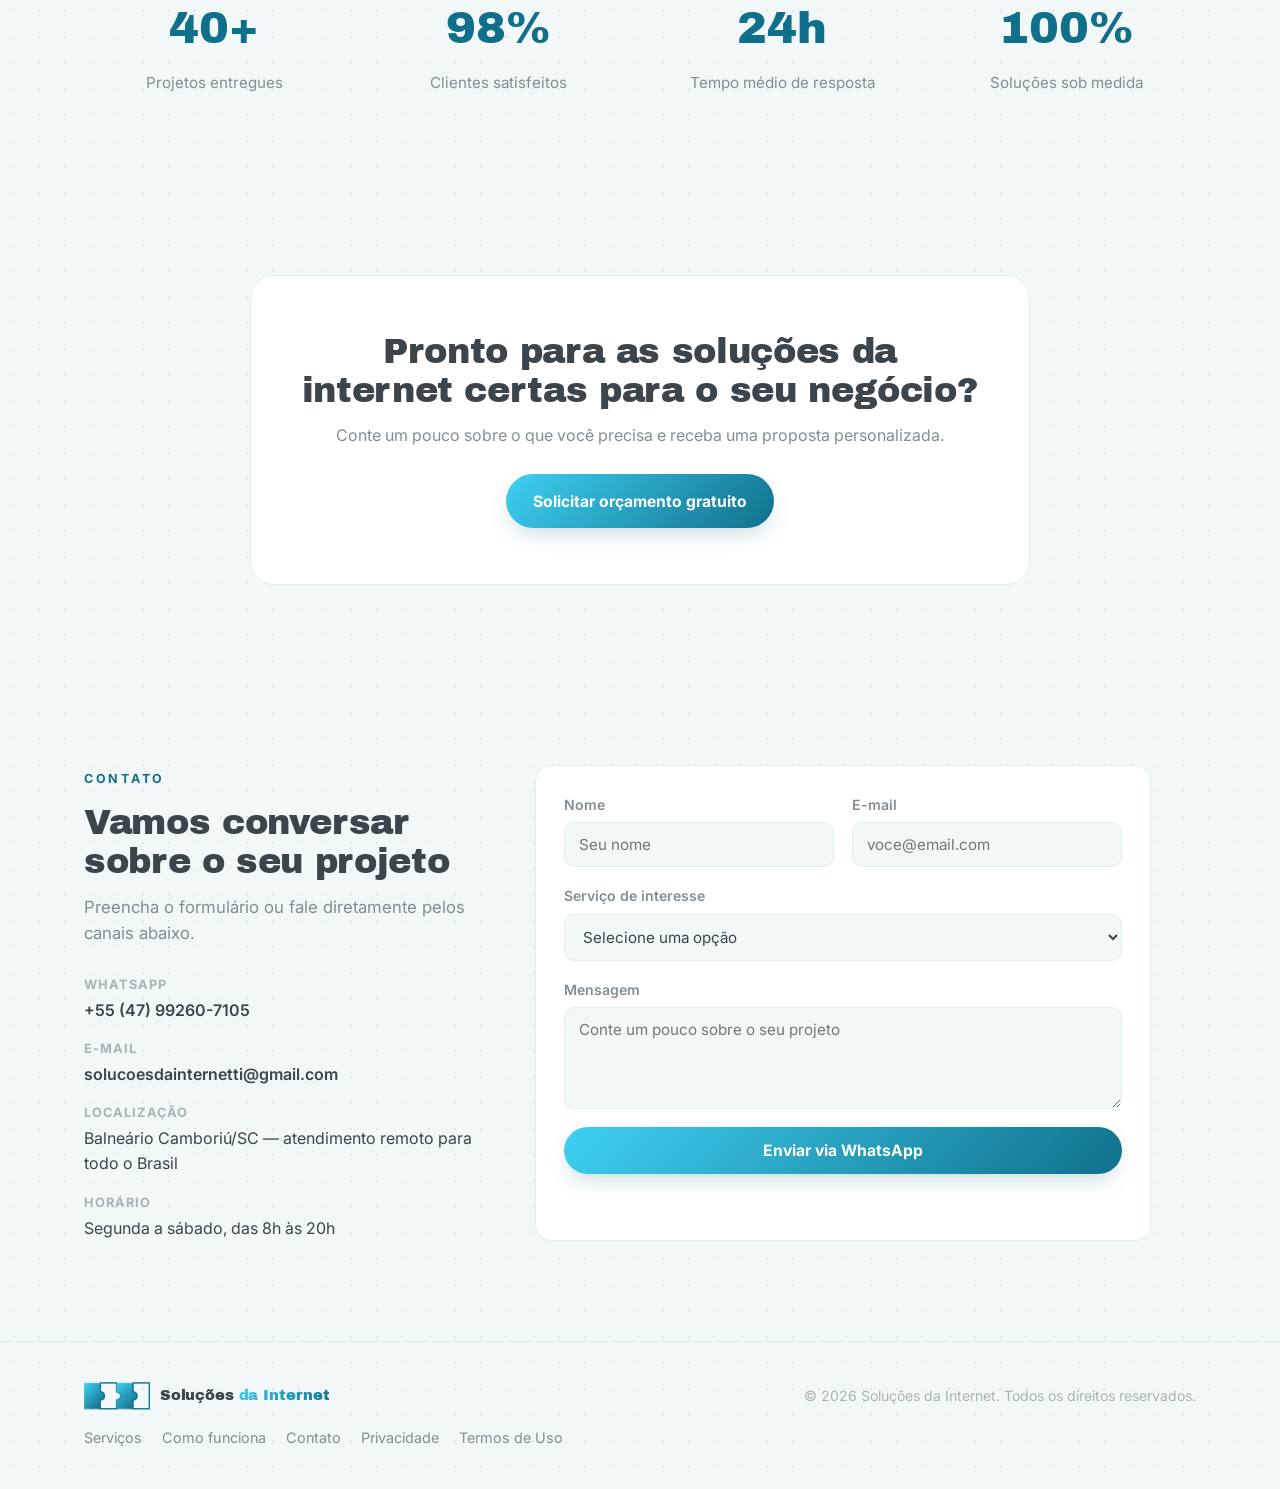
==== commit 0c32e083: "Adiciona Teste de Internet em /internet e botão na página inicial Teste pelo navegador com servidore" ====
--- a/index.html
+++ b/index.html
@@ -268,9 +268,12 @@
   <!-- ANÁLISE DE CELULAR -->
   <section id="analise-celular" class="section cta-band">
     <div class="container cta-inner reveal">
-      <h2>Seu celular está com problema?</h2>
-      <p>Faça uma análise gratuita pelo navegador, sem instalar nada: testamos tela, toque, som, câmeras, bateria e internet, e mostramos como resolver cada problema encontrado.</p>
-      <a href="celular/" class="btn btn-primary">Fazer a análise do celular</a>
+      <h2>Celular ou internet com problema?</h2>
+      <p>Faça uma análise gratuita pelo navegador, sem instalar nada. Testamos o celular (tela, toque, som, câmeras e bateria) ou a sua internet (velocidade, estabilidade e acesso a sites), e mostramos como resolver cada problema encontrado.</p>
+      <div class="hero-actions" style="justify-content: center;">
+        <a href="celular/" class="btn btn-primary">Fazer a análise do celular</a>
+        <a href="internet/" class="btn btn-primary">Testar a internet</a>
+      </div>
     </div>
   </section>
 
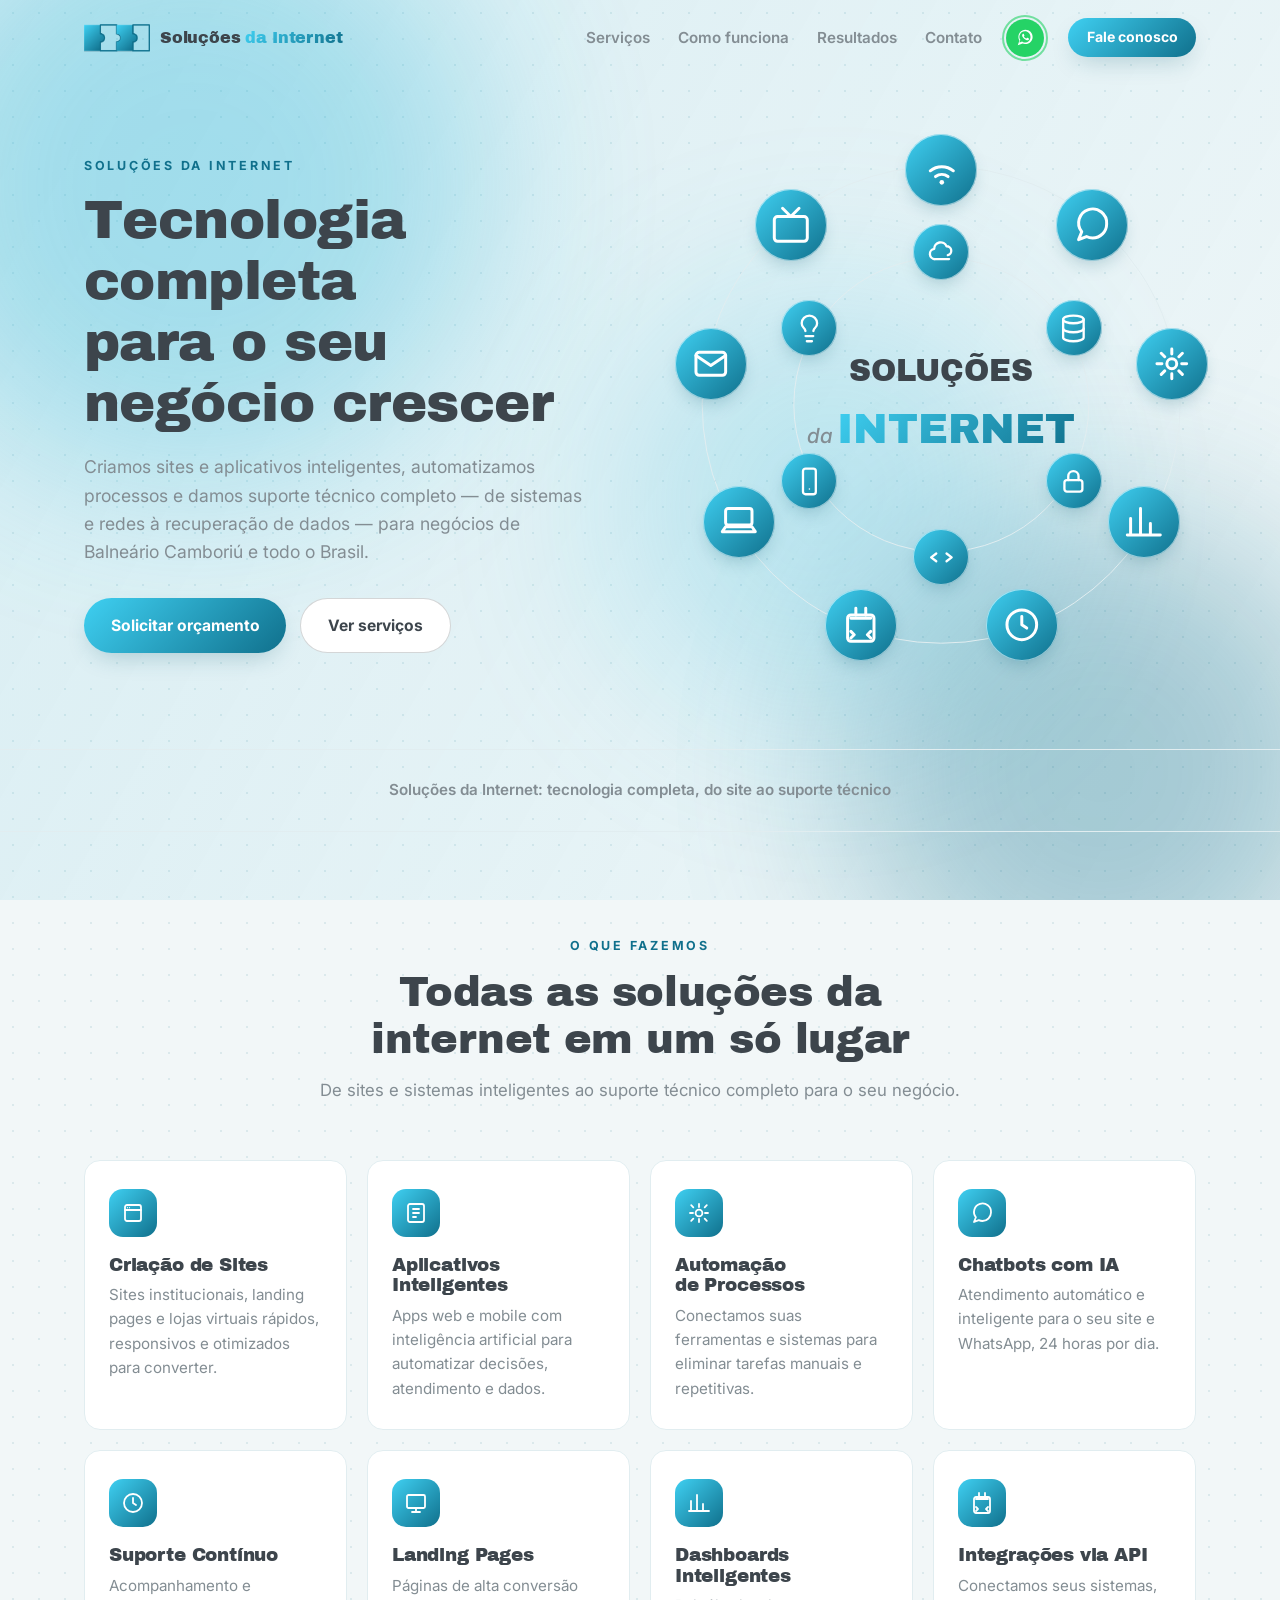
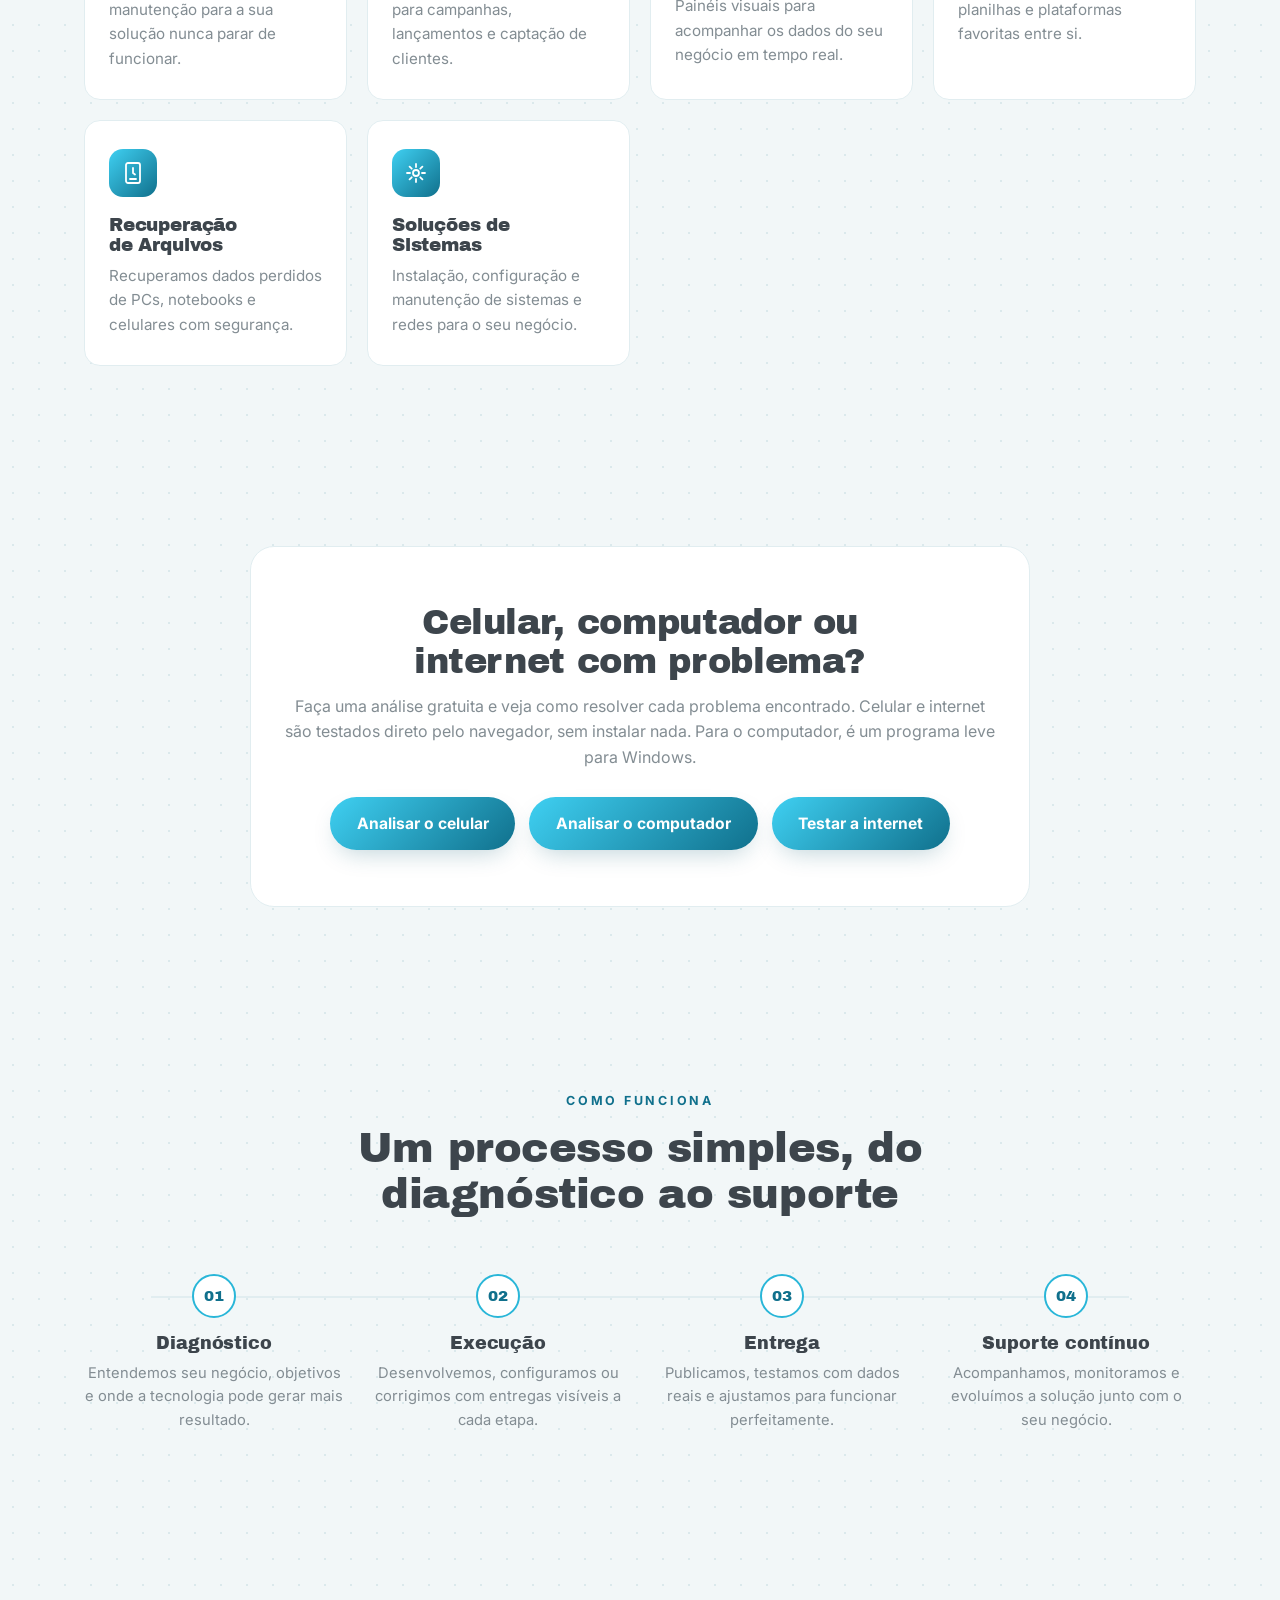
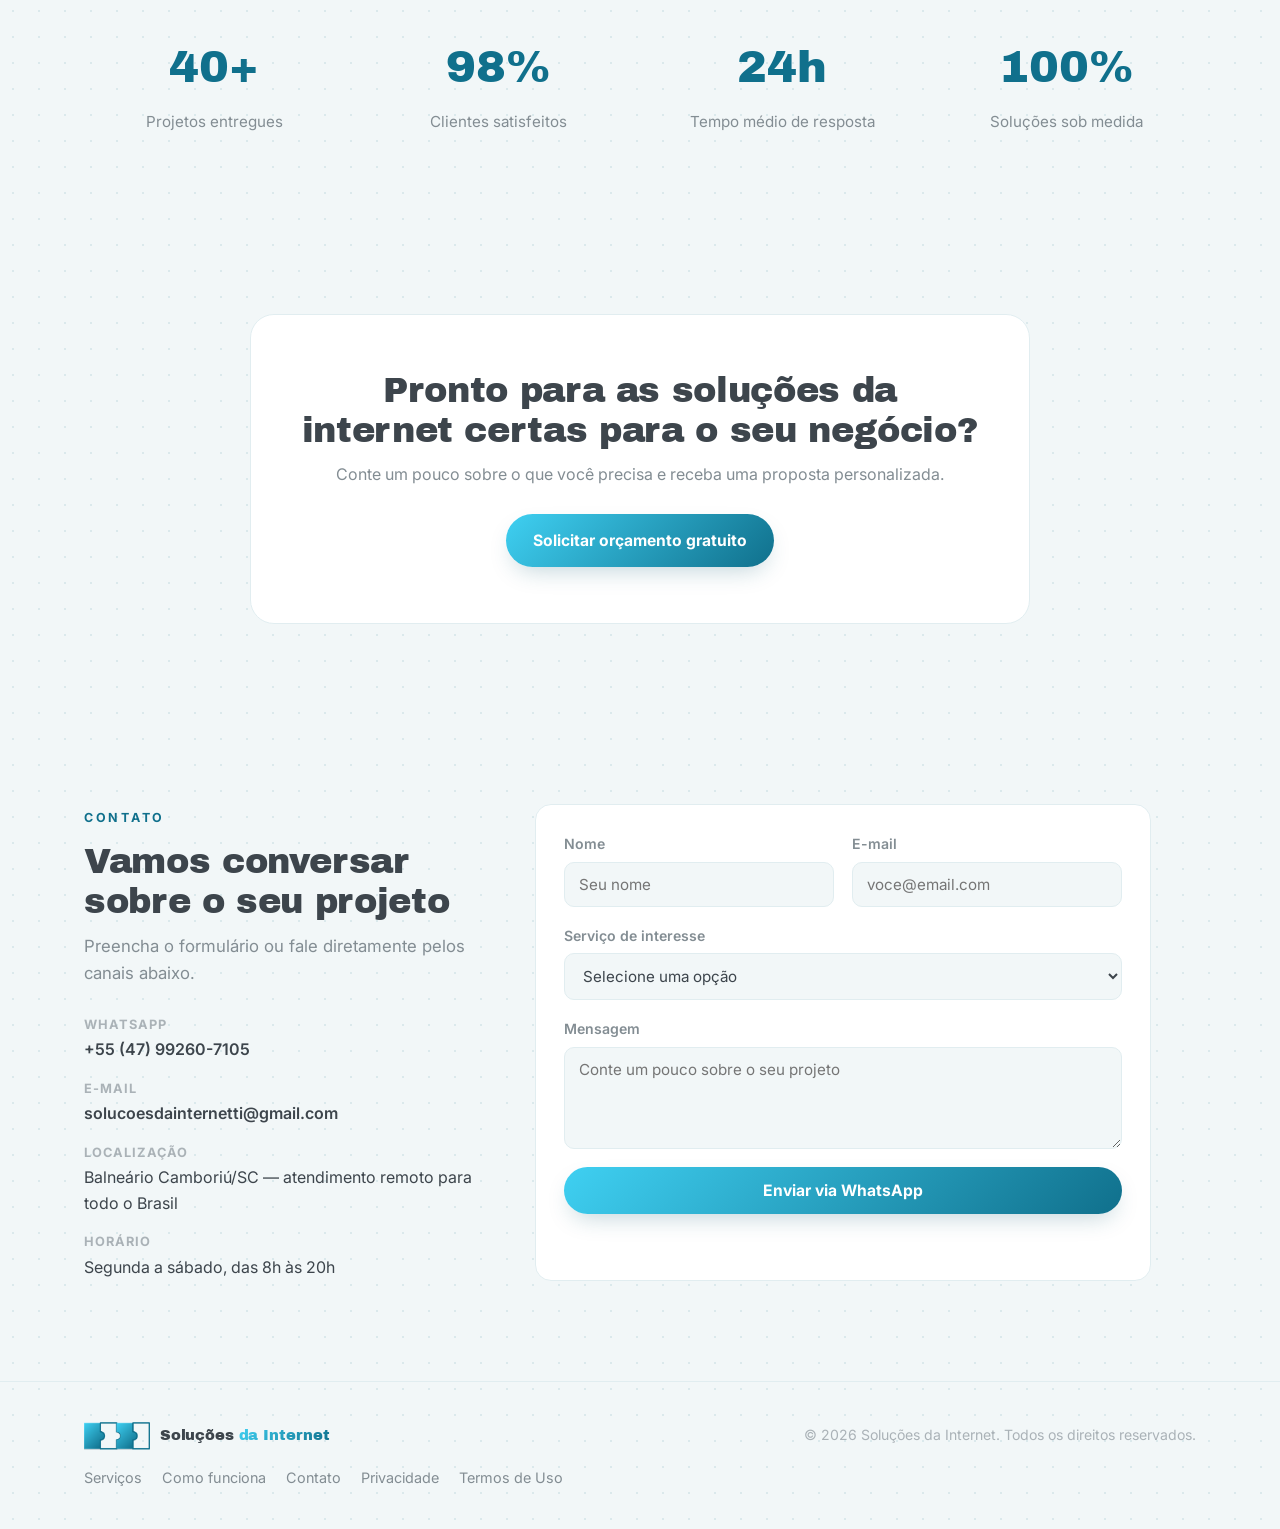
==== commit 18026e24: "Adiciona página de download da Análise do Computador e botão na página inicial Página /computador/ c" ====
--- a/index.html
+++ b/index.html
@@ -268,10 +268,11 @@
   <!-- ANÁLISE DE CELULAR -->
   <section id="analise-celular" class="section cta-band">
     <div class="container cta-inner reveal">
-      <h2>Celular ou internet com problema?</h2>
-      <p>Faça uma análise gratuita pelo navegador, sem instalar nada. Testamos o celular (tela, toque, som, câmeras e bateria) ou a sua internet (velocidade, estabilidade e acesso a sites), e mostramos como resolver cada problema encontrado.</p>
+      <h2>Celular, computador ou internet com problema?</h2>
+      <p>Faça uma análise gratuita e veja como resolver cada problema encontrado. Celular e internet são testados direto pelo navegador, sem instalar nada. Para o computador, é um programa leve para Windows.</p>
       <div class="hero-actions" style="justify-content: center;">
-        <a href="celular/" class="btn btn-primary">Fazer a análise do celular</a>
+        <a href="celular/" class="btn btn-primary">Analisar o celular</a>
+        <a href="computador/" class="btn btn-primary">Analisar o computador</a>
         <a href="internet/" class="btn btn-primary">Testar a internet</a>
       </div>
     </div>
